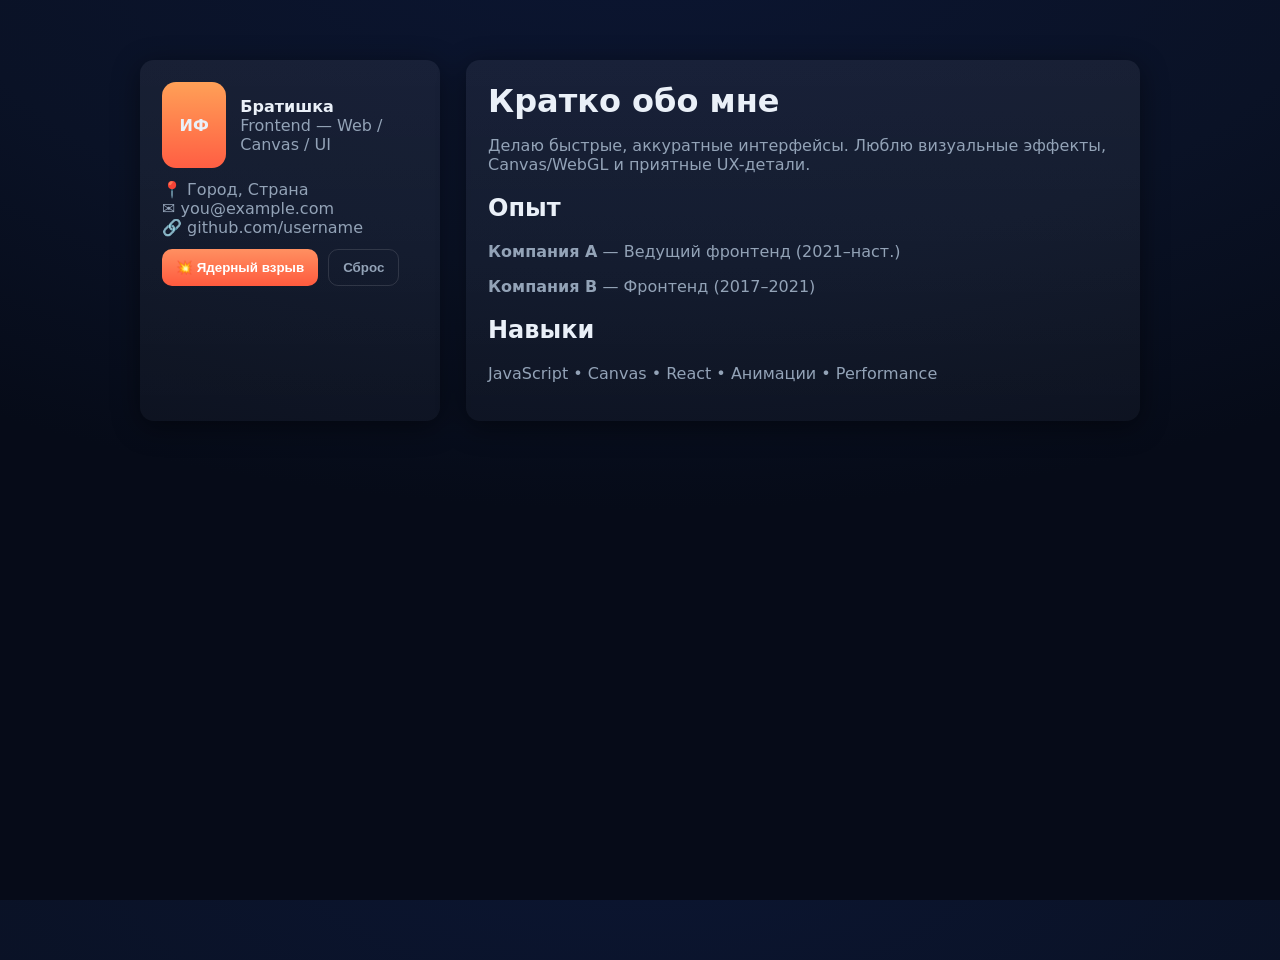
==== index.html @ dab7e7b7 "fix: overlay font size" ====
<!doctype html>
<html lang="ru">
<head>
  <meta charset="utf-8" />
  <meta name="viewport" content="width=device-width,initial-scale=1" />
  <title>Братишка — CV с фоновым взрывом</title>
  <link rel="icon" type="image/svg" href="favicon.svg" />

  <style>
    :root {
      --bg:#0f1724; --card:#0b1429; --accent:#ff7a4e; --muted:#93a3b7;
      --radius:14px; --glass:rgba(255,255,255,0.05);
    }

    html, body { height:100%; }
    body {
      margin:0;
      font-family:Inter, ui-sans-serif, system-ui, -apple-system, Arial;
      color:#eaf0f8;
      background: radial-gradient(1200px 600px at 50% -10%, #0b1530 10%, #0a1226 60%, #060b18 100%);
      overflow-x:hidden;
    }

    /* ===== Фоновое видео ===== */
    .bg-video-wrap {
      position:fixed; inset:0; z-index:-1;
      pointer-events:none; opacity:0;
      transition:opacity .6s ease; background:#000;
    }
    .bg-video-wrap.active { opacity:1; }

    video.bg {
      position:absolute; inset:0;
      width:100%; height:100%; object-fit:cover;
      filter:contrast(1.05) saturate(1.2) brightness(0.9);
    }

    .grade {
      position:absolute; inset:0;
      background:
              radial-gradient(120% 80% at 50% -10%, rgba(255,255,255,.08) 0%, rgba(0,0,0,0) 60%),
              linear-gradient(180deg, rgba(0,0,0,.2), rgba(0,0,0,.55));
      mix-blend-mode:overlay;
      pointer-events:none;
    }

    .grain {
      position:absolute; inset:0; pointer-events:none;
      opacity:.16; mix-blend-mode:soft-light;
      background-image:url('data:image/svg+xml;utf8,<svg xmlns="http://www.w3.org/2000/svg" width="140" height="140"><filter id="n"><feTurbulence type="fractalNoise" baseFrequency="0.9" numOctaves="2" stitchTiles="stitch"/></filter><rect width="100%" height="100%" filter="url(%23n)" opacity="0.7"/></svg>');
      background-size:220px 220px;
      animation:grainShift 3s steps(2,end) infinite;
    }
    @keyframes grainShift {
      0%{transform:translate(0,0)}
      50%{transform:translate(-10px,6px)}
      100%{transform:translate(0,0)}
    }

    /* ===== Вспышка + тряска ===== */
    .flash {
      position:fixed; inset:0; pointer-events:none;
      background:radial-gradient(circle at 50% 55%, rgba(255,255,235,.95),
      rgba(255,190,90,.85) 25%, rgba(255,120,20,.45) 45%, rgba(0,0,0,0) 60%);
      opacity:0; mix-blend-mode:screen; z-index:10;
    }
    .flash.blast { animation:flashPulse .9s ease-out both; }
    @keyframes flashPulse {
      0%{opacity:0} 8%{opacity:1} 40%{opacity:.25} 100%{opacity:0}
    }

    .shake { animation:camShake .8s cubic-bezier(.2,.8,.2,1) 1; }
    @keyframes camShake {
      0%{transform:translate3d(0,0,0)}
      10%{transform:translate3d(6px,-4px,0) rotate(.2deg)}
      20%{transform:translate3d(-7px,3px,0) rotate(-.25deg)}
      35%{transform:translate3d(5px,2px,0) rotate(.15deg)}
      55%{transform:translate3d(-3px,-2px,0) rotate(-.1deg)}
      75%{transform:translate3d(2px,1px,0) rotate(.05deg)}
      100%{transform:translate3d(0,0,0) rotate(0)}
    }

    /* ===== Контент ===== */
    .wrap{max-width:1000px; margin:60px auto; padding:0 20px; transition:transform .6s ease;}
    .grid{display:grid; grid-template-columns:300px 1fr; gap:26px}
    .card{
      background:linear-gradient(180deg, rgba(255,255,255,.06), rgba(255,255,255,.03));
      border-radius:14px; padding:22px; box-shadow:0 6px 28px rgba(0,0,0,.45);
    }
    .avatar{width:86px;height:86px;border-radius:14px;background:linear-gradient(180deg,#ffa057,#ff5e43);
      display:flex;align-items:center;justify-content:center;font-weight:700}
    .muted{color:var(--muted)}
    .btns{display:flex;gap:10px;margin-top:12px}
    .btn{
      background:linear-gradient(180deg,#ff9061,#ff5a3e);
      border:none;color:#fff;padding:10px 14px;border-radius:10px;
      cursor:pointer;font-weight:700
    }
    .btn.secondary{
      background:transparent;
      border:1px solid rgba(255,255,255,.12);
      color:var(--muted)
    }
    @media (max-width:900px){ .grid{grid-template-columns:1fr} }

    /* ===== Оверлей обратного отсчёта ===== */
    .countdown {
      position:fixed; inset:0; display:none; place-items:center; z-index:20; pointer-events:none;
      background:linear-gradient(to bottom, rgba(0,0,0,.0), rgba(0,0,0,.35));
    }
    .countdown.show { display:grid; }
    .countdown-time {
      font-size: clamp(48px, 40vw, 2000px);
      font-weight: 900; letter-spacing:.02em;
      text-shadow: 0 4px 28px rgba(0,0,0,.6);
    }
  </style>
</head>
<body>

<!-- ===== Фоновое видео (ленивое) ===== -->
<div class="bg-video-wrap" id="bgWrap" aria-hidden="true">
  <video class="bg" id="bgVideo" muted playsinline preload="none" poster="./assets/frame.jpg"></video>
  <div class="grade"></div>
  <div class="grain"></div>
</div>

<div class="flash" id="flash" aria-hidden="true"></div>

<!-- Оверлей счёта -->
<div class="countdown" id="countdown" aria-live="polite">
  <div class="countdown-time" id="countdownTime">3</div>
</div>

<div class="wrap" id="page">
  <div class="grid">
    <aside class="card">
      <div style="display:flex;align-items:center;gap:14px">
        <div class="avatar">ИФ</div>
        <div>
          <div style="font-weight:800">Братишка</div>
          <div class="muted">Frontend — Web / Canvas / UI</div>
        </div>
      </div>
      <div style="margin-top:12px" class="muted">
        📍 Город, Страна<br>
        ✉️ <a href="mailto:you@example.com" style="color:inherit;text-decoration:none">you@example.com</a><br>
        🔗 <a href="#" style="color:inherit;text-decoration:none">github.com/username</a>
      </div>
      <div class="btns">
        <button class="btn" id="nukeBtn">💥 Ядерный взрыв</button>
        <button class="btn secondary" id="resetBtn" title="Сбросить эффект">Сброс</button>
      </div>
    </aside>

    <main class="card">
      <h1 style="margin:0 0 8px 0">Кратко обо мне</h1>
      <p class="muted">Делаю быстрые, аккуратные интерфейсы. Люблю визуальные эффекты, Canvas/WebGL и приятные UX-детали.</p>

      <h2>Опыт</h2>
      <p class="muted"><b>Компания A</b> — Ведущий фронтенд (2021–наст.)</p>
      <p class="muted"><b>Компания B</b> — Фронтенд (2017–2021)</p>

      <h2>Навыки</h2>
      <p class="muted">JavaScript • Canvas • React • Анимации • Performance</p>
    </main>
  </div>
</div>

<!-- главный модуль -->
<script type="module" src="./main.js"></script>
</body>
</html>
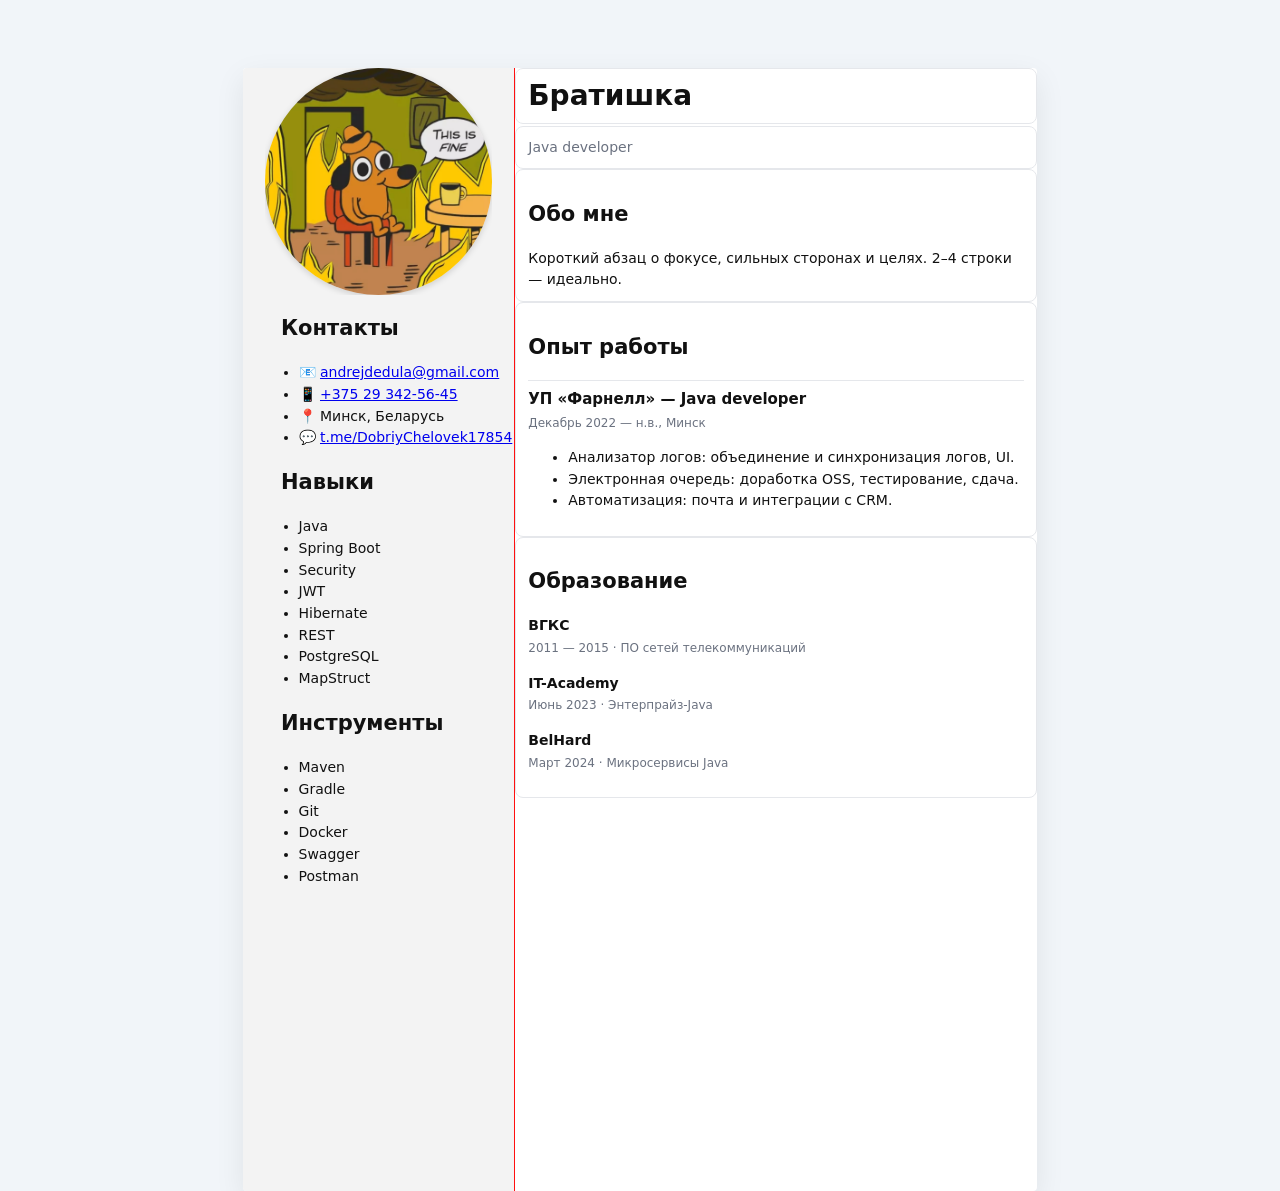
==== commit 34fe6977: "feat: add base cv func" ====
--- a/index.html
+++ b/index.html
@@ -1,173 +1,258 @@
 <!doctype html>
 <html lang="ru">
 <head>
-  <meta charset="utf-8" />
-  <meta name="viewport" content="width=device-width,initial-scale=1" />
-  <title>Братишка — CV с фоновым взрывом</title>
-  <link rel="icon" type="image/svg" href="favicon.svg" />
-
-  <style>
-    :root {
-      --bg:#0f1724; --card:#0b1429; --accent:#ff7a4e; --muted:#93a3b7;
-      --radius:14px; --glass:rgba(255,255,255,0.05);
-    }
-
-    html, body { height:100%; }
-    body {
-      margin:0;
-      font-family:Inter, ui-sans-serif, system-ui, -apple-system, Arial;
-      color:#eaf0f8;
-      background: radial-gradient(1200px 600px at 50% -10%, #0b1530 10%, #0a1226 60%, #060b18 100%);
-      overflow-x:hidden;
-    }
-
-    /* ===== Фоновое видео ===== */
-    .bg-video-wrap {
-      position:fixed; inset:0; z-index:-1;
-      pointer-events:none; opacity:0;
-      transition:opacity .6s ease; background:#000;
-    }
-    .bg-video-wrap.active { opacity:1; }
-
-    video.bg {
-      position:absolute; inset:0;
-      width:100%; height:100%; object-fit:cover;
-      filter:contrast(1.05) saturate(1.2) brightness(0.9);
-    }
-
-    .grade {
-      position:absolute; inset:0;
-      background:
-              radial-gradient(120% 80% at 50% -10%, rgba(255,255,255,.08) 0%, rgba(0,0,0,0) 60%),
-              linear-gradient(180deg, rgba(0,0,0,.2), rgba(0,0,0,.55));
-      mix-blend-mode:overlay;
-      pointer-events:none;
-    }
-
-    .grain {
-      position:absolute; inset:0; pointer-events:none;
-      opacity:.16; mix-blend-mode:soft-light;
-      background-image:url('data:image/svg+xml;utf8,<svg xmlns="http://www.w3.org/2000/svg" width="140" height="140"><filter id="n"><feTurbulence type="fractalNoise" baseFrequency="0.9" numOctaves="2" stitchTiles="stitch"/></filter><rect width="100%" height="100%" filter="url(%23n)" opacity="0.7"/></svg>');
-      background-size:220px 220px;
-      animation:grainShift 3s steps(2,end) infinite;
-    }
-    @keyframes grainShift {
-      0%{transform:translate(0,0)}
-      50%{transform:translate(-10px,6px)}
-      100%{transform:translate(0,0)}
-    }
-
-    /* ===== Вспышка + тряска ===== */
-    .flash {
-      position:fixed; inset:0; pointer-events:none;
-      background:radial-gradient(circle at 50% 55%, rgba(255,255,235,.95),
-      rgba(255,190,90,.85) 25%, rgba(255,120,20,.45) 45%, rgba(0,0,0,0) 60%);
-      opacity:0; mix-blend-mode:screen; z-index:10;
-    }
-    .flash.blast { animation:flashPulse .9s ease-out both; }
-    @keyframes flashPulse {
-      0%{opacity:0} 8%{opacity:1} 40%{opacity:.25} 100%{opacity:0}
-    }
-
-    .shake { animation:camShake .8s cubic-bezier(.2,.8,.2,1) 1; }
-    @keyframes camShake {
-      0%{transform:translate3d(0,0,0)}
-      10%{transform:translate3d(6px,-4px,0) rotate(.2deg)}
-      20%{transform:translate3d(-7px,3px,0) rotate(-.25deg)}
-      35%{transform:translate3d(5px,2px,0) rotate(.15deg)}
-      55%{transform:translate3d(-3px,-2px,0) rotate(-.1deg)}
-      75%{transform:translate3d(2px,1px,0) rotate(.05deg)}
-      100%{transform:translate3d(0,0,0) rotate(0)}
-    }
-
-    /* ===== Контент ===== */
-    .wrap{max-width:1000px; margin:60px auto; padding:0 20px; transition:transform .6s ease;}
-    .grid{display:grid; grid-template-columns:300px 1fr; gap:26px}
-    .card{
-      background:linear-gradient(180deg, rgba(255,255,255,.06), rgba(255,255,255,.03));
-      border-radius:14px; padding:22px; box-shadow:0 6px 28px rgba(0,0,0,.45);
-    }
-    .avatar{width:86px;height:86px;border-radius:14px;background:linear-gradient(180deg,#ffa057,#ff5e43);
-      display:flex;align-items:center;justify-content:center;font-weight:700}
-    .muted{color:var(--muted)}
-    .btns{display:flex;gap:10px;margin-top:12px}
-    .btn{
-      background:linear-gradient(180deg,#ff9061,#ff5a3e);
-      border:none;color:#fff;padding:10px 14px;border-radius:10px;
-      cursor:pointer;font-weight:700
-    }
-    .btn.secondary{
-      background:transparent;
-      border:1px solid rgba(255,255,255,.12);
-      color:var(--muted)
-    }
-    @media (max-width:900px){ .grid{grid-template-columns:1fr} }
-
-    /* ===== Оверлей обратного отсчёта ===== */
-    .countdown {
-      position:fixed; inset:0; display:none; place-items:center; z-index:20; pointer-events:none;
-      background:linear-gradient(to bottom, rgba(0,0,0,.0), rgba(0,0,0,.35));
-    }
-    .countdown.show { display:grid; }
-    .countdown-time {
-      font-size: clamp(48px, 40vw, 2000px);
-      font-weight: 900; letter-spacing:.02em;
-      text-shadow: 0 4px 28px rgba(0,0,0,.6);
-    }
-  </style>
+    <meta charset="utf-8" />
+    <meta name="viewport" content="width=device-width, initial-scale=1">
+    <title>CV — макет A4, 2 колонки</title>
+    <meta name="color-scheme" content="light dark">
+    <style>
+        /* ===== Палитра / базовые ===== */
+        :root{
+            --paper:#fff;        /* фон «бумаги» */
+            --ink:#111;          /* текст */
+            --muted:#6b7280;     /* вспомогательный текст */
+            --rule:#e5e7eb;      /* линии/границы */
+            --chip:#f3f4f6;
+            --gap-mm:0mm;       /* базовый промежуток между колонками/блоками */
+            --left-mm:72mm;      /* ширина левой колонки на A4 */
+            --pad-mm:0mm;       /* внутренние поля листа */
+        }
+        @media (prefers-color-scheme: dark){
+            body{ background:#0b0d10; }
+        }
+
+        *{ box-sizing:border-box; }
+        html,body{ height:100%; }
+        body{
+            margin:0;
+            background:#f1f5f9;
+            color:var(--ink);
+            font:14px/1.55 system-ui,-apple-system,Segoe UI,Roboto,Inter,Arial,sans-serif;
+        }
+
+        /* ===== Лист A4 по центру ===== */
+        .listA4{
+            width:210mm;
+            min-height:297mm;
+            margin:18mm auto;
+            background:var(--paper);
+            box-shadow:0 10px 30px rgba(0,0,0,.08);
+            border-radius:4px;
+            overflow:hidden;
+            display:grid;
+            /* Внутреннее поле страницы */
+            padding:var(--pad-mm);
+            /* Две колонки страницы */
+            grid-template-columns: var(--left-mm) 1fr;
+            grid-template-rows: 1fr;       /* ← один ряд, растягиваемый на всю высоту */
+            grid-auto-rows: min-content;
+            column-gap: var(--gap-mm);
+        }
+
+        /* ===== Колонки ===== */
+        .colum-left{
+            display:flex;
+            flex-direction:column;
+            gap: calc(var(--gap-mm) * .6);
+            min-width:0; /* чтобы текст не выталкивал сетку */
+            background: #f3f3f3; /* светло-серый фон */
+            border-right: 1px solid #ff1010;     /* разделительная линия */
+            -webkit-print-color-adjust: exact; /* чтобы фон печатался */
+        }
+        /* ===== Колонки ===== */
+        .colum-right{
+            display:flex;
+            flex-direction:column;
+            gap: calc(var(--gap-mm) * .6);
+            min-width:0; /* чтобы текст не выталкивал сетку */
+        }
+
+
+
+        /* ===== Блоки в левой колонке: без фона/рамок/внутренних паддингов ===== */
+        .colum-left > div {
+            background: transparent;       /* фон берём у .colum-left */
+            border: none;                  /* без рамок */
+            padding: 0;                    /* без внутренних отступов у каждого блока */
+            border-radius: 0;              /* чтобы не было «пузырьков» на сером фоне */
+            break-inside: avoid;           /* не разрывать блок на печати */
+            page-break-inside: avoid;
+        }
+
+        /* ===== Блоки в правой колонке: прежний «карточный» стиль ===== */
+        .colum-right > div {
+            border-radius: 8px;
+            background: color-mix(in oklab, var(--paper) 96%, transparent);
+            border: 1px solid var(--rule);
+            padding: 10px 12px;
+            break-inside: avoid;
+            page-break-inside: avoid;
+        }
+
+
+
+        /* ===== Примеры оформления конкретных секций (кастомизируй смело) ===== */
+        /* Фото — по центру и круглое */
+        .block-photo {
+            display: flex;
+            justify-content: center;
+            align-items: center;
+            width: 60mm;
+            height: 60mm;
+            margin: 0 auto;
+            border-radius: 50%;
+            overflow: hidden;
+            background: #e0e0e0; /* нейтральный фон за фото */
+            /* убираем тень здесь */
+            box-shadow: none;
+        }
+
+        .block-photo img {
+            width: 100%;
+            height: 100%;
+            object-fit: cover;
+            border-radius: 50%;
+            /* 👇 добавляем лёгкую тень именно к самому кругу */
+            box-shadow: 0 2px 6px rgba(0,0,0,0.15);
+            display: block;
+        }
+        .block-contacts ul,
+        .block-skills ul,
+        .block-tools ul{
+            margin:.4rem 0 0; padding-left:1.1rem;
+        }
+
+        .block-contacts,
+        .block-skills,
+        .block-tools {
+            /*padding-left: 5mm; !* отступ слева *!*/
+            margin-left: 10mm;
+        }
+
+
+        .pillset{ list-style:none; padding:0; margin:.2rem 0 0; display:flex; flex-wrap:wrap; gap:6px; }
+        .pillset li{
+            background:var(--chip);
+            border:1px solid var(--rule);
+            border-radius:999px;
+            padding:5px 8px;
+            font-size:12px;
+        }
+
+        .block-name{ border:none; padding:0; }
+        .block-name h1{ margin:0; font-size:28px; line-height:1.2; }
+        .block-position{ border:none; padding:0; color:var(--muted); margin-top:2px; }
+
+        .block-about-me p{ margin:.4rem 0 0; }
+
+        .block-experience .job{ margin:.5rem 0 0; padding:.2rem 0 0; border-top:1px solid var(--rule); }
+        .block-experience .job h3{ margin:.2rem 0; font-size:15px; }
+        .meta{ color:var(--muted); font-size:12px; }
+
+        /* ===== Печать ===== */
+        @page{ size:A4; margin: 12mm; }
+        @media print{
+            html,body{ background:transparent; }
+            .listA4{
+                width:auto; min-height:auto; margin:0; box-shadow:none; border-radius:0;
+                padding:0; /* поля возьмём из @page */
+                /* Снова задаём сетку внутри печатного поля */
+                display:grid;
+                grid-template-columns: var(--left-mm) 1fr;
+                column-gap: var(--gap-mm);
+                padding: var(--pad-mm);
+            }
+            /* Показывать URL рядом со ссылками на бумаге (опционально) */
+            a[href^="http"]::after{ content:" (" attr(href) ")"; color:#777; font-size:10px; }
+        }
+
+        /* ===== Адаптив (просмотр на телефоне) ===== */
+        @media (max-width: 960px){
+            .listA4{
+                width:100%; margin:0; border-radius:0; box-shadow:none;
+                grid-template-columns: 1fr;                /* одна колонка */
+                row-gap: var(--gap-mm);
+            }
+        }
+    </style>
 </head>
 <body>
 
-<!-- ===== Фоновое видео (ленивое) ===== -->
-<div class="bg-video-wrap" id="bgWrap" aria-hidden="true">
-  <video class="bg" id="bgVideo" muted playsinline preload="none" poster="./assets/frame.jpg"></video>
-  <div class="grade"></div>
-  <div class="grain"></div>
+<div class="listA4">
+
+    <!-- Левая колонка -->
+    <div class="colum-left">
+        <div class="block-photo">
+            <!-- подставь своё фото -->
+            <img src="img.png" alt="Фото">
+        </div>
+
+        <div class="block-contacts">
+            <h2>Контакты</h2>
+            <ul>
+                <li>📧 <a href="mailto:andrejdedula@gmail.com">andrejdedula@gmail.com</a></li>
+                <li>📱 <a href="tel:+375293425645">+375 29 342-56-45</a></li>
+                <li>📍 Минск, Беларусь</li>
+                <li>💬 <a href="https://t.me/DobriyChelovek17854">t.me/DobriyChelovek17854</a></li>
+            </ul>
+        </div>
+
+        <div class="block-skills">
+            <h2>Навыки</h2>
+            <ul class="pill set">
+                <li>Java</li><li>Spring Boot</li><li>Security</li><li>JWT</li>
+                <li>Hibernate</li><li>REST</li><li>PostgreSQL</li><li>MapStruct</li>
+            </ul>
+        </div>
+
+        <div class="block-tools">
+            <h2>Инструменты</h2>
+            <ul class="pill set">
+                <li>Maven</li><li>Gradle</li><li>Git</li><li>Docker</li><li>Swagger</li><li>Postman</li>
+            </ul>
+        </div>
+    </div>
+
+    <!-- Правая колонка -->
+    <div class="colum-right">
+        <div class="block-name">
+            <h1>Братишка</h1>
+        </div>
+
+        <div class="block-position">
+            Java developer
+        </div>
+
+        <div class="block-about-me">
+            <h2>Обо мне</h2>
+            <p>Короткий абзац о фокусе, сильных сторонах и целях. 2–4 строки — идеально.</p>
+        </div>
+
+        <div class="block-experience">
+            <h2>Опыт работы</h2>
+
+            <div class="job">
+                <h3>УП «Фарнелл» — Java developer</h3>
+                <div class="meta">Декабрь 2022 — н.в., Минск</div>
+                <ul>
+                    <li>Анализатор логов: объединение и синхронизация логов, UI.</li>
+                    <li>Электронная очередь: доработка OSS, тестирование, сдача.</li>
+                    <li>Автоматизация: почта и интеграции с CRM.</li>
+                </ul>
+            </div>
+
+            <!-- ещё позиции по желанию -->
+        </div>
+
+        <div class="block-education">
+            <h2>Образование</h2>
+            <p><strong>ВГКС</strong><br><span class="meta">2011 — 2015 · ПО сетей телекоммуникаций</span></p>
+            <p><strong>IT-Academy</strong><br><span class="meta">Июнь 2023 · Энтерпрайз-Java</span></p>
+            <p><strong>BelHard</strong><br><span class="meta">Март 2024 · Микросервисы Java</span></p>
+        </div>
+    </div>
+
 </div>
 
-<div class="flash" id="flash" aria-hidden="true"></div>
-
-<!-- Оверлей счёта -->
-<div class="countdown" id="countdown" aria-live="polite">
-  <div class="countdown-time" id="countdownTime">3</div>
-</div>
-
-<div class="wrap" id="page">
-  <div class="grid">
-    <aside class="card">
-      <div style="display:flex;align-items:center;gap:14px">
-        <div class="avatar">ИФ</div>
-        <div>
-          <div style="font-weight:800">Братишка</div>
-          <div class="muted">Frontend — Web / Canvas / UI</div>
-        </div>
-      </div>
-      <div style="margin-top:12px" class="muted">
-        📍 Город, Страна<br>
-        ✉️ <a href="mailto:you@example.com" style="color:inherit;text-decoration:none">you@example.com</a><br>
-        🔗 <a href="#" style="color:inherit;text-decoration:none">github.com/username</a>
-      </div>
-      <div class="btns">
-        <button class="btn" id="nukeBtn">💥 Ядерный взрыв</button>
-        <button class="btn secondary" id="resetBtn" title="Сбросить эффект">Сброс</button>
-      </div>
-    </aside>
-
-    <main class="card">
-      <h1 style="margin:0 0 8px 0">Кратко обо мне</h1>
-      <p class="muted">Делаю быстрые, аккуратные интерфейсы. Люблю визуальные эффекты, Canvas/WebGL и приятные UX-детали.</p>
-
-      <h2>Опыт</h2>
-      <p class="muted"><b>Компания A</b> — Ведущий фронтенд (2021–наст.)</p>
-      <p class="muted"><b>Компания B</b> — Фронтенд (2017–2021)</p>
-
-      <h2>Навыки</h2>
-      <p class="muted">JavaScript • Canvas • React • Анимации • Performance</p>
-    </main>
-  </div>
-</div>
-
-<!-- главный модуль -->
-<script type="module" src="./main.js"></script>
 </body>
 </html>
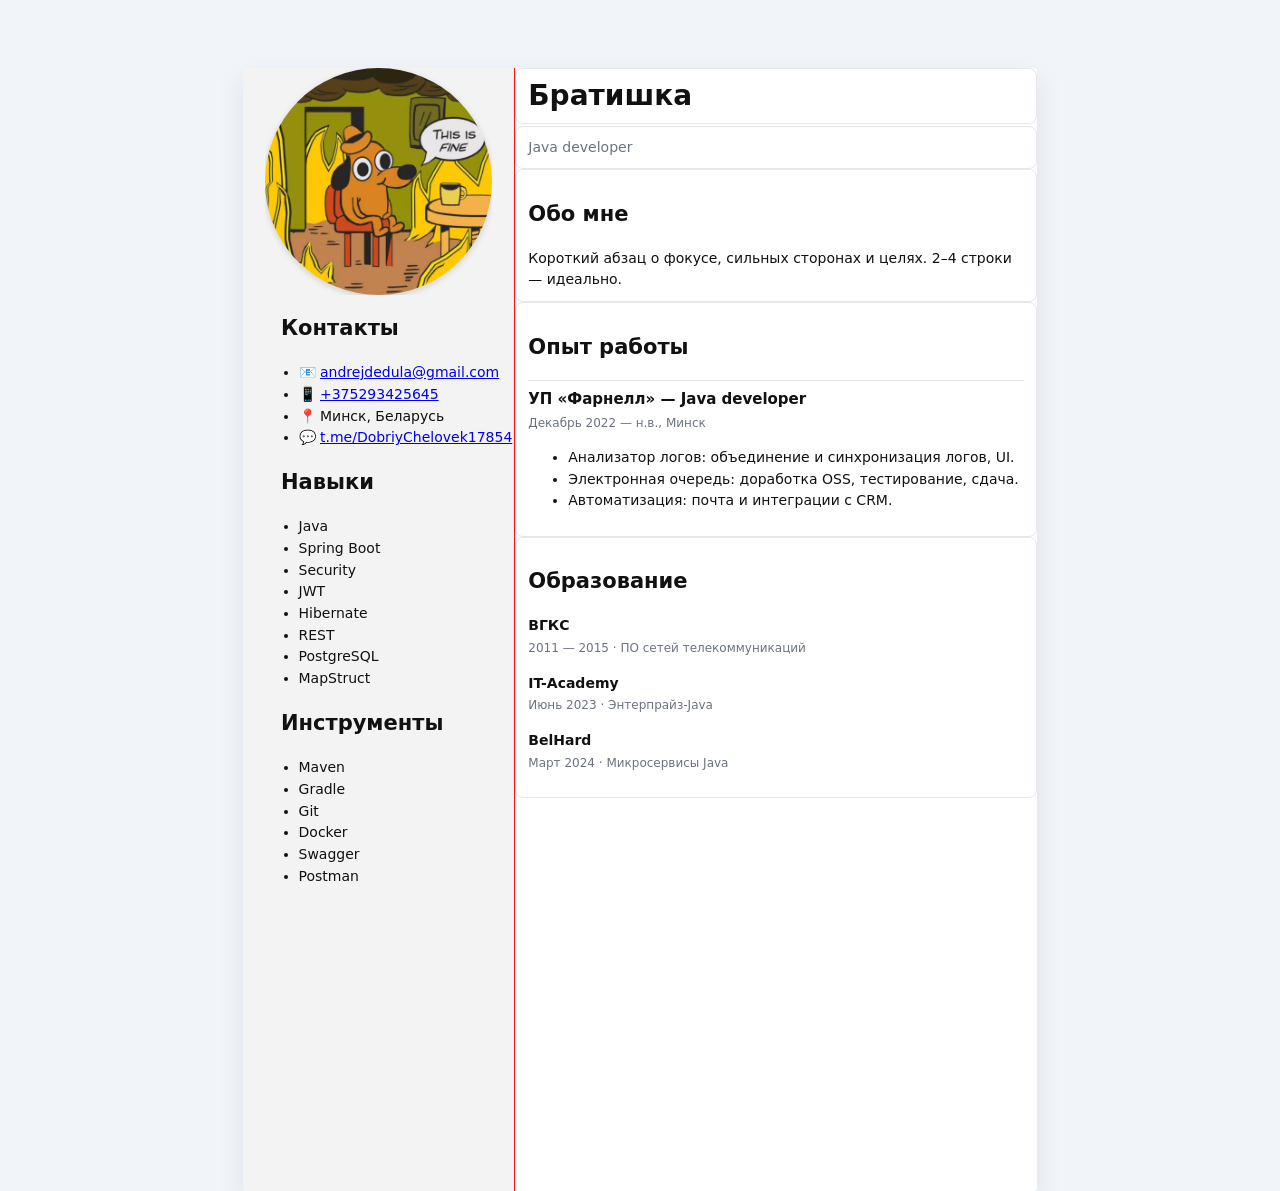
==== commit ad5e968e: "feat: move cv data to json" ====
--- a/index.html
+++ b/index.html
@@ -6,21 +6,19 @@
     <title>CV — макет A4, 2 колонки</title>
     <meta name="color-scheme" content="light dark">
     <style>
-        /* ===== Палитра / базовые ===== */
         :root{
-            --paper:#fff;        /* фон «бумаги» */
-            --ink:#111;          /* текст */
-            --muted:#6b7280;     /* вспомогательный текст */
-            --rule:#e5e7eb;      /* линии/границы */
+            --paper:#fff;
+            --ink:#111;
+            --muted:#6b7280;
+            --rule:#e5e7eb;
             --chip:#f3f4f6;
-            --gap-mm:0mm;       /* базовый промежуток между колонками/блоками */
-            --left-mm:72mm;      /* ширина левой колонки на A4 */
-            --pad-mm:0mm;       /* внутренние поля листа */
+            --gap-mm:0mm;
+            --left-mm:72mm;
+            --pad-mm:0mm;
         }
         @media (prefers-color-scheme: dark){
             body{ background:#0b0d10; }
         }
-
         *{ box-sizing:border-box; }
         html,body{ height:100%; }
         body{
@@ -29,8 +27,6 @@
             color:var(--ink);
             font:14px/1.55 system-ui,-apple-system,Segoe UI,Roboto,Inter,Arial,sans-serif;
         }
-
-        /* ===== Лист A4 по центру ===== */
         .listA4{
             width:210mm;
             min-height:297mm;
@@ -40,46 +36,35 @@
             border-radius:4px;
             overflow:hidden;
             display:grid;
-            /* Внутреннее поле страницы */
             padding:var(--pad-mm);
-            /* Две колонки страницы */
             grid-template-columns: var(--left-mm) 1fr;
-            grid-template-rows: 1fr;       /* ← один ряд, растягиваемый на всю высоту */
+            grid-template-rows: 1fr;
             grid-auto-rows: min-content;
             column-gap: var(--gap-mm);
         }
-
-        /* ===== Колонки ===== */
         .colum-left{
             display:flex;
             flex-direction:column;
             gap: calc(var(--gap-mm) * .6);
-            min-width:0; /* чтобы текст не выталкивал сетку */
-            background: #f3f3f3; /* светло-серый фон */
-            border-right: 1px solid #ff1010;     /* разделительная линия */
-            -webkit-print-color-adjust: exact; /* чтобы фон печатался */
-        }
-        /* ===== Колонки ===== */
+            min-width:0;
+            background: #f3f3f3;
+            border-right: 1px solid #ff1010;
+            -webkit-print-color-adjust: exact;
+        }
         .colum-right{
             display:flex;
             flex-direction:column;
             gap: calc(var(--gap-mm) * .6);
-            min-width:0; /* чтобы текст не выталкивал сетку */
-        }
-
-
-
-        /* ===== Блоки в левой колонке: без фона/рамок/внутренних паддингов ===== */
+            min-width:0;
+        }
         .colum-left > div {
-            background: transparent;       /* фон берём у .colum-left */
-            border: none;                  /* без рамок */
-            padding: 0;                    /* без внутренних отступов у каждого блока */
-            border-radius: 0;              /* чтобы не было «пузырьков» на сером фоне */
-            break-inside: avoid;           /* не разрывать блок на печати */
+            background: transparent;
+            border: none;
+            padding: 0;
+            border-radius: 0;
+            break-inside: avoid;
             page-break-inside: avoid;
         }
-
-        /* ===== Блоки в правой колонке: прежний «карточный» стиль ===== */
         .colum-right > div {
             border-radius: 8px;
             background: color-mix(in oklab, var(--paper) 96%, transparent);
@@ -88,11 +73,6 @@
             break-inside: avoid;
             page-break-inside: avoid;
         }
-
-
-
-        /* ===== Примеры оформления конкретных секций (кастомизируй смело) ===== */
-        /* Фото — по центру и круглое */
         .block-photo {
             display: flex;
             justify-content: center;
@@ -102,17 +82,14 @@
             margin: 0 auto;
             border-radius: 50%;
             overflow: hidden;
-            background: #e0e0e0; /* нейтральный фон за фото */
-            /* убираем тень здесь */
+            background: #e0e0e0;
             box-shadow: none;
         }
-
         .block-photo img {
             width: 100%;
             height: 100%;
             object-fit: cover;
             border-radius: 50%;
-            /* 👇 добавляем лёгкую тень именно к самому кругу */
             box-shadow: 0 2px 6px rgba(0,0,0,0.15);
             display: block;
         }
@@ -121,15 +98,11 @@
         .block-tools ul{
             margin:.4rem 0 0; padding-left:1.1rem;
         }
-
         .block-contacts,
         .block-skills,
         .block-tools {
-            /*padding-left: 5mm; !* отступ слева *!*/
             margin-left: 10mm;
         }
-
-
         .pillset{ list-style:none; padding:0; margin:.2rem 0 0; display:flex; flex-wrap:wrap; gap:6px; }
         .pillset li{
             background:var(--chip);
@@ -138,121 +111,165 @@
             padding:5px 8px;
             font-size:12px;
         }
-
         .block-name{ border:none; padding:0; }
         .block-name h1{ margin:0; font-size:28px; line-height:1.2; }
         .block-position{ border:none; padding:0; color:var(--muted); margin-top:2px; }
-
         .block-about-me p{ margin:.4rem 0 0; }
-
         .block-experience .job{ margin:.5rem 0 0; padding:.2rem 0 0; border-top:1px solid var(--rule); }
         .block-experience .job h3{ margin:.2rem 0; font-size:15px; }
         .meta{ color:var(--muted); font-size:12px; }
-
-        /* ===== Печать ===== */
         @page{ size:A4; margin: 12mm; }
         @media print{
             html,body{ background:transparent; }
             .listA4{
                 width:auto; min-height:auto; margin:0; box-shadow:none; border-radius:0;
-                padding:0; /* поля возьмём из @page */
-                /* Снова задаём сетку внутри печатного поля */
+                padding:0;
                 display:grid;
                 grid-template-columns: var(--left-mm) 1fr;
                 column-gap: var(--gap-mm);
                 padding: var(--pad-mm);
             }
-            /* Показывать URL рядом со ссылками на бумаге (опционально) */
             a[href^="http"]::after{ content:" (" attr(href) ")"; color:#777; font-size:10px; }
         }
-
-        /* ===== Адаптив (просмотр на телефоне) ===== */
         @media (max-width: 960px){
             .listA4{
                 width:100%; margin:0; border-radius:0; box-shadow:none;
-                grid-template-columns: 1fr;                /* одна колонка */
+                grid-template-columns: 1fr;
                 row-gap: var(--gap-mm);
             }
         }
     </style>
 </head>
 <body>
-
 <div class="listA4">
-
-    <!-- Левая колонка -->
     <div class="colum-left">
         <div class="block-photo">
-            <!-- подставь своё фото -->
-            <img src="img.png" alt="Фото">
-        </div>
-
+            <img id="photo" src="img.png" alt="Фото">
+        </div>
         <div class="block-contacts">
             <h2>Контакты</h2>
-            <ul>
-                <li>📧 <a href="mailto:andrejdedula@gmail.com">andrejdedula@gmail.com</a></li>
-                <li>📱 <a href="tel:+375293425645">+375 29 342-56-45</a></li>
-                <li>📍 Минск, Беларусь</li>
-                <li>💬 <a href="https://t.me/DobriyChelovek17854">t.me/DobriyChelovek17854</a></li>
-            </ul>
-        </div>
-
+            <ul id="contacts"></ul>
+        </div>
         <div class="block-skills">
             <h2>Навыки</h2>
-            <ul class="pill set">
-                <li>Java</li><li>Spring Boot</li><li>Security</li><li>JWT</li>
-                <li>Hibernate</li><li>REST</li><li>PostgreSQL</li><li>MapStruct</li>
-            </ul>
-        </div>
-
+            <ul id="skills" class="pill set"></ul>
+        </div>
         <div class="block-tools">
             <h2>Инструменты</h2>
-            <ul class="pill set">
-                <li>Maven</li><li>Gradle</li><li>Git</li><li>Docker</li><li>Swagger</li><li>Postman</li>
-            </ul>
+            <ul id="tools" class="pill set"></ul>
         </div>
     </div>
-
-    <!-- Правая колонка -->
     <div class="colum-right">
         <div class="block-name">
-            <h1>Братишка</h1>
-        </div>
-
-        <div class="block-position">
-            Java developer
-        </div>
-
+            <h1 id="name">—</h1>
+        </div>
+        <div class="block-position" id="position">—</div>
         <div class="block-about-me">
             <h2>Обо мне</h2>
-            <p>Короткий абзац о фокусе, сильных сторонах и целях. 2–4 строки — идеально.</p>
-        </div>
-
+            <p id="about">—</p>
+        </div>
         <div class="block-experience">
             <h2>Опыт работы</h2>
-
-            <div class="job">
-                <h3>УП «Фарнелл» — Java developer</h3>
-                <div class="meta">Декабрь 2022 — н.в., Минск</div>
-                <ul>
-                    <li>Анализатор логов: объединение и синхронизация логов, UI.</li>
-                    <li>Электронная очередь: доработка OSS, тестирование, сдача.</li>
-                    <li>Автоматизация: почта и интеграции с CRM.</li>
-                </ul>
-            </div>
-
-            <!-- ещё позиции по желанию -->
-        </div>
-
+            <div id="experience"></div>
+        </div>
         <div class="block-education">
             <h2>Образование</h2>
-            <p><strong>ВГКС</strong><br><span class="meta">2011 — 2015 · ПО сетей телекоммуникаций</span></p>
-            <p><strong>IT-Academy</strong><br><span class="meta">Июнь 2023 · Энтерпрайз-Java</span></p>
-            <p><strong>BelHard</strong><br><span class="meta">Март 2024 · Микросервисы Java</span></p>
+            <div id="education"></div>
         </div>
     </div>
-
 </div>
 
+<script>
+    async function loadCV(){
+        try{
+            const res = await fetch('data.json', {cache:'no-store'});
+            const data = await res.json();
+            populate(data);
+        }catch(e){
+            console.error('Не удалось загрузить data.json', e);
+        }
+    }
+
+    function el(tag, attrs={}, children=[]){
+        const node = document.createElement(tag);
+        Object.entries(attrs).forEach(([k,v])=>{
+            if(k==='text') node.textContent = v;
+            else if(k==='html') node.innerHTML = v;
+            else if(k==='class') node.className = v;
+            else if(k==='href') node.setAttribute('href', v);
+            else if(k==='src') node.setAttribute('src', v);
+            else if(k==='target') node.setAttribute('target', v);
+            else node.setAttribute(k,v);
+        });
+        children.forEach(ch => node.appendChild(ch));
+        return node;
+    }
+
+    function populate(cv){
+        document.getElementById('name').textContent = cv.personal?.name || '';
+        document.getElementById('position').textContent = cv.personal?.position || '';
+        document.getElementById('about').textContent = cv.personal?.about || '';
+        const photo = document.getElementById('photo');
+        if (cv.personal?.photo) photo.src = cv.personal.photo;
+
+        const contacts = document.getElementById('contacts');
+        contacts.innerHTML = '';
+        if(cv.contacts?.email){
+            contacts.appendChild(el('li', {}, [
+                el('span', {text:'📧 '}), el('a', {href:`mailto:${cv.contacts.email}`, text: cv.contacts.email})
+            ]));
+        }
+        if(cv.contacts?.phone){
+            const telDigits = cv.contacts.phone.replace(/\s|-/g,'');
+            contacts.appendChild(el('li', {}, [
+                el('span', {text:'📱 '}), el('a', {href:`tel:${telDigits}`, text: cv.contacts.phone})
+            ]));
+        }
+        if(cv.contacts?.location){
+            contacts.appendChild(el('li', {text:`📍 ${cv.contacts.location}`}));
+        }
+        if(cv.contacts?.telegram){
+            contacts.appendChild(el('li', {}, [
+                el('span', {text:'💬 '}), el('a', {href:cv.contacts.telegram, text: cv.contacts.telegram.replace(/^https?:\/\//,''), target:'_blank'})
+            ]));
+        }
+
+        function fillList(id, items){
+            const ul = document.getElementById(id);
+            ul.innerHTML = '';
+            (items||[]).forEach(s => ul.appendChild(el('li', {text:s})));
+        }
+        fillList('skills', cv.skills);
+        fillList('tools', cv.tools);
+
+        const expWrap = document.getElementById('experience');
+        expWrap.innerHTML='';
+        (cv.experience||[]).forEach(job => {
+            const jobDiv = el('div', {class:'job'}, [
+                el('h3', {text:`${job.company} — ${job.position}`}),
+                el('div', {class:'meta', text:`${job.period}${job.location ? ', ' + job.location : ''}`})
+            ]);
+            if(Array.isArray(job.responsibilities) && job.responsibilities.length){
+                const ul = el('ul');
+                job.responsibilities.forEach(r => ul.appendChild(el('li', {text:r})));
+                jobDiv.appendChild(ul);
+            }
+            expWrap.appendChild(jobDiv);
+        });
+
+        const eduWrap = document.getElementById('education');
+        eduWrap.innerHTML='';
+        (cv.education||[]).forEach(ed => {
+            const p = el('p', {}, [
+                el('strong', {text: ed.institution || ''}),
+                el('br'),
+                el('span', {class:'meta', text:`${ed.period || ''} · ${ed.program || ''}`})
+            ]);
+            eduWrap.appendChild(p);
+        });
+    }
+
+    document.addEventListener('DOMContentLoaded', loadCV);
+</script>
 </body>
 </html>
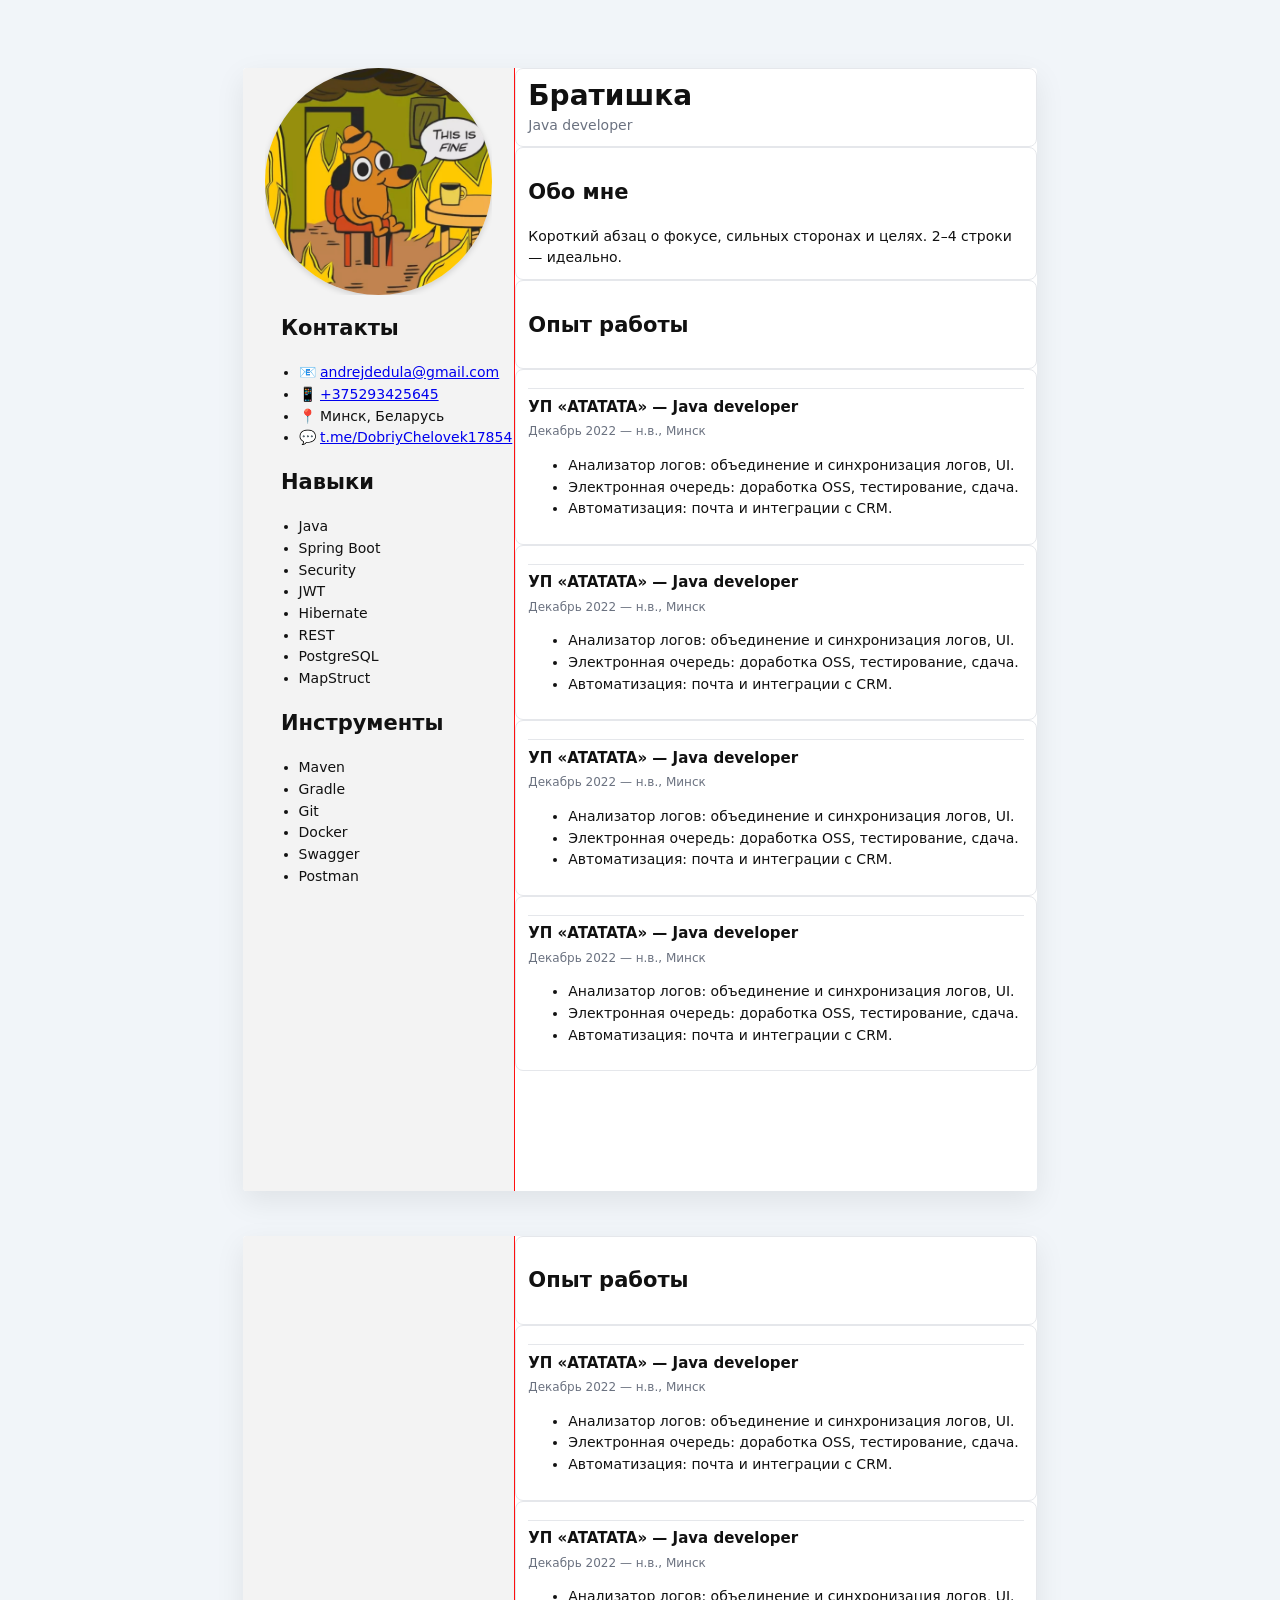
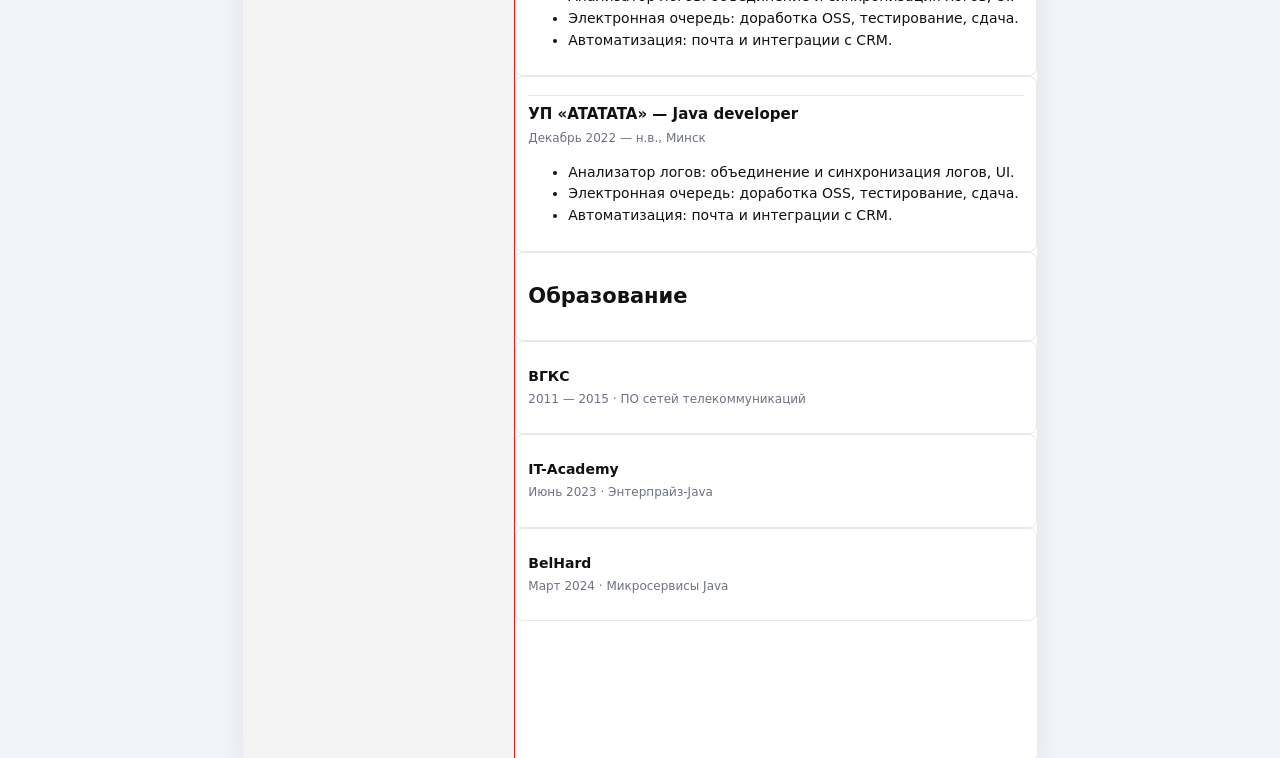
==== commit a286c091: "feat: add new a4 pages for content length" ====
--- a/index.html
+++ b/index.html
@@ -27,37 +27,50 @@
             color:var(--ink);
             font:14px/1.55 system-ui,-apple-system,Segoe UI,Roboto,Inter,Arial,sans-serif;
         }
+
+        /* ===== Контейнер всех страниц ===== */
+        .pages{
+            width:210mm;
+            margin:18mm auto;
+        }
+
+        /* ===== Каждая страница — РОВНО A4 по высоте ===== */
         .listA4{
             width:210mm;
-            min-height:297mm;
-            margin:18mm auto;
+            height:297mm;                 /* фиксируем высоту под A4 */
             background:var(--paper);
             box-shadow:0 10px 30px rgba(0,0,0,.08);
             border-radius:4px;
-            overflow:hidden;
+            overflow:hidden;              /* важно: чтобы не было скролла внутри */
             display:grid;
             padding:var(--pad-mm);
             grid-template-columns: var(--left-mm) 1fr;
             grid-template-rows: 1fr;
-            grid-auto-rows: min-content;
             column-gap: var(--gap-mm);
-        }
+            margin-bottom:12mm;           /* зазор между страницами на экране */
+        }
+
+        /* ===== Колонки ===== */
         .colum-left{
             display:flex;
             flex-direction:column;
             gap: calc(var(--gap-mm) * .6);
             min-width:0;
-            background: #f3f3f3;
+            background:#f3f3f3;
             border-right: 1px solid #ff1010;
             -webkit-print-color-adjust: exact;
+            padding-bottom:1px; /* микро-стабилизатор измерений */
         }
         .colum-right{
             display:flex;
             flex-direction:column;
             gap: calc(var(--gap-mm) * .6);
             min-width:0;
-        }
-        .colum-left > div {
+            padding-bottom:1px;
+        }
+
+        /* Блоки внутри колонок */
+        .colum-left > .blk{
             background: transparent;
             border: none;
             padding: 0;
@@ -65,7 +78,7 @@
             break-inside: avoid;
             page-break-inside: avoid;
         }
-        .colum-right > div {
+        .colum-right > .blk{
             border-radius: 8px;
             background: color-mix(in oklab, var(--paper) 96%, transparent);
             border: 1px solid var(--rule);
@@ -73,6 +86,8 @@
             break-inside: avoid;
             page-break-inside: avoid;
         }
+
+        /* Фото */
         .block-photo {
             display: flex;
             justify-content: center;
@@ -93,6 +108,7 @@
             box-shadow: 0 2px 6px rgba(0,0,0,0.15);
             display: block;
         }
+
         .block-contacts ul,
         .block-skills ul,
         .block-tools ul{
@@ -103,14 +119,16 @@
         .block-tools {
             margin-left: 10mm;
         }
-        .pillset{ list-style:none; padding:0; margin:.2rem 0 0; display:flex; flex-wrap:wrap; gap:6px; }
-        .pillset li{
+
+        .pill set{ list-style:none; padding:0; margin:.2rem 0 0; display:flex; flex-wrap:wrap; gap:6px; }
+        .pill set li{
             background:var(--chip);
             border:1px solid var(--rule);
             border-radius:999px;
             padding:5px 8px;
             font-size:12px;
         }
+
         .block-name{ border:none; padding:0; }
         .block-name h1{ margin:0; font-size:28px; line-height:1.2; }
         .block-position{ border:none; padding:0; color:var(--muted); margin-top:2px; }
@@ -118,154 +136,272 @@
         .block-experience .job{ margin:.5rem 0 0; padding:.2rem 0 0; border-top:1px solid var(--rule); }
         .block-experience .job h3{ margin:.2rem 0; font-size:15px; }
         .meta{ color:var(--muted); font-size:12px; }
+
+        /* Печать */
         @page{ size:A4; margin: 12mm; }
         @media print{
             html,body{ background:transparent; }
+            .pages{ width:auto; margin:0; }
             .listA4{
-                width:auto; min-height:auto; margin:0; box-shadow:none; border-radius:0;
-                padding:0;
-                display:grid;
-                grid-template-columns: var(--left-mm) 1fr;
-                column-gap: var(--gap-mm);
-                padding: var(--pad-mm);
+                margin:0 0 0 0;
+                box-shadow:none; border-radius:0;
             }
             a[href^="http"]::after{ content:" (" attr(href) ")"; color:#777; font-size:10px; }
         }
+
+        /* Адаптив (просмотр на телефоне) */
         @media (max-width: 960px){
-            .listA4{
-                width:100%; margin:0; border-radius:0; box-shadow:none;
-                grid-template-columns: 1fr;
-                row-gap: var(--gap-mm);
-            }
+            .pages{ width:100%; margin:0; }
+            .listA4{ width:100%; border-radius:0; box-shadow:none; }
         }
     </style>
 </head>
 <body>
-<div class="listA4">
-    <div class="colum-left">
-        <div class="block-photo">
-            <img id="photo" src="img.png" alt="Фото">
-        </div>
-        <div class="block-contacts">
-            <h2>Контакты</h2>
-            <ul id="contacts"></ul>
-        </div>
-        <div class="block-skills">
-            <h2>Навыки</h2>
-            <ul id="skills" class="pill set"></ul>
-        </div>
-        <div class="block-tools">
-            <h2>Инструменты</h2>
-            <ul id="tools" class="pill set"></ul>
-        </div>
+
+<!-- Контейнер для сгенерированных страниц -->
+<div class="pages" id="pages"></div>
+
+<!-- Шаблон одной страницы (не отображается напрямую) -->
+<template id="page-template">
+    <div class="listA4">
+        <div class="colum-left"></div>
+        <div class="colum-right"></div>
     </div>
-    <div class="colum-right">
-        <div class="block-name">
-            <h1 id="name">—</h1>
-        </div>
-        <div class="block-position" id="position">—</div>
-        <div class="block-about-me">
-            <h2>Обо мне</h2>
-            <p id="about">—</p>
-        </div>
-        <div class="block-experience">
-            <h2>Опыт работы</h2>
-            <div id="experience"></div>
-        </div>
-        <div class="block-education">
-            <h2>Образование</h2>
-            <div id="education"></div>
-        </div>
-    </div>
-</div>
+</template>
 
 <script>
     async function loadCV(){
         try{
             const res = await fetch('data.json', {cache:'no-store'});
             const data = await res.json();
-            populate(data);
+            paginateFromData(data);
         }catch(e){
             console.error('Не удалось загрузить data.json', e);
         }
     }
 
+    /* Утилита: создать элемент */
     function el(tag, attrs={}, children=[]){
         const node = document.createElement(tag);
         Object.entries(attrs).forEach(([k,v])=>{
             if(k==='text') node.textContent = v;
             else if(k==='html') node.innerHTML = v;
             else if(k==='class') node.className = v;
-            else if(k==='href') node.setAttribute('href', v);
-            else if(k==='src') node.setAttribute('src', v);
-            else if(k==='target') node.setAttribute('target', v);
             else node.setAttribute(k,v);
         });
         children.forEach(ch => node.appendChild(ch));
         return node;
     }
 
-    function populate(cv){
-        document.getElementById('name').textContent = cv.personal?.name || '';
-        document.getElementById('position').textContent = cv.personal?.position || '';
-        document.getElementById('about').textContent = cv.personal?.about || '';
-        const photo = document.getElementById('photo');
-        if (cv.personal?.photo) photo.src = cv.personal.photo;
-
-        const contacts = document.getElementById('contacts');
-        contacts.innerHTML = '';
-        if(cv.contacts?.email){
-            contacts.appendChild(el('li', {}, [
-                el('span', {text:'📧 '}), el('a', {href:`mailto:${cv.contacts.email}`, text: cv.contacts.email})
-            ]));
-        }
-        if(cv.contacts?.phone){
+    /* mm -> px (точное вычисление через реальную метрику) */
+    function mmToPx(mm){
+        const d = document.createElement('div');
+        d.style.position = 'absolute';
+        d.style.visibility = 'hidden';
+        d.style.height = '1mm';
+        document.body.appendChild(d);
+        const one = d.getBoundingClientRect().height || 3.78; // fallback ~96dpi
+        d.remove();
+        return mm * one;
+    }
+
+    /* Создать новую страницу из шаблона */
+    function newPage(){
+        const tmpl = document.getElementById('page-template');
+        return tmpl.content.firstElementChild.cloneNode(true);
+    }
+
+    /* Проверка: влезает ли страница */
+    function pageFits(page){
+        // Сравниваем фактическую прокрутку и видимую высоту контейнера страницы
+        return page.scrollHeight <= page.clientHeight + 0.5; // небольшой люфт
+    }
+
+    /* Попытка добавить блок в указанный контейнер (колонку).
+       Если не влезает страница — блок переносится на новую страницу.
+       Возвращает текущую (возможно новую) страницу. */
+    function appendWithPagination(pagesWrap, page, columnEl, block){
+        columnEl.appendChild(block);
+        if (!pageFits(page)){
+            columnEl.removeChild(block);
+            // начать новую страницу
+            const next = newPage();
+            pagesWrap.appendChild(next);
+            const left = next.querySelector('.colum-left');
+            const right = next.querySelector('.colum-right');
+            // определить нужную колонку на новой странице
+            if (columnEl.classList.contains('colum-left')) left.appendChild(block);
+            else right.appendChild(block);
+            return next;
+        }
+        return page;
+    }
+
+    /* Генерация структурированных блоков для колонок */
+    function buildLeftBlocks(cv){
+        const out = [];
+
+        // Фото
+        if (cv.personal?.photo){
+            const ph = el('div', {class:'blk block-photo'},
+                [ el('img', {src: cv.personal.photo, alt:'Фото'}) ]);
+            out.push(ph);
+        }
+
+        // Контакты
+        const contacts = el('div', {class:'blk block-contacts'}, [
+            el('h2', {text:'Контакты'}),
+            el('ul', {}, [])
+        ]);
+        const cul = contacts.querySelector('ul');
+        if (cv.contacts?.email) cul.appendChild(el('li', {html:`📧 <a href="mailto:${cv.contacts.email}">${cv.contacts.email}</a>`}));
+        if (cv.contacts?.phone){
             const telDigits = cv.contacts.phone.replace(/\s|-/g,'');
-            contacts.appendChild(el('li', {}, [
-                el('span', {text:'📱 '}), el('a', {href:`tel:${telDigits}`, text: cv.contacts.phone})
-            ]));
-        }
-        if(cv.contacts?.location){
-            contacts.appendChild(el('li', {text:`📍 ${cv.contacts.location}`}));
-        }
-        if(cv.contacts?.telegram){
-            contacts.appendChild(el('li', {}, [
-                el('span', {text:'💬 '}), el('a', {href:cv.contacts.telegram, text: cv.contacts.telegram.replace(/^https?:\/\//,''), target:'_blank'})
-            ]));
-        }
-
-        function fillList(id, items){
-            const ul = document.getElementById(id);
-            ul.innerHTML = '';
-            (items||[]).forEach(s => ul.appendChild(el('li', {text:s})));
-        }
-        fillList('skills', cv.skills);
-        fillList('tools', cv.tools);
-
-        const expWrap = document.getElementById('experience');
-        expWrap.innerHTML='';
-        (cv.experience||[]).forEach(job => {
-            const jobDiv = el('div', {class:'job'}, [
-                el('h3', {text:`${job.company} — ${job.position}`}),
-                el('div', {class:'meta', text:`${job.period}${job.location ? ', ' + job.location : ''}`})
+            cul.appendChild(el('li', {html:`📱 <a href="tel:${telDigits}">${cv.contacts.phone}</a>`}));
+        }
+        if (cv.contacts?.location) cul.appendChild(el('li', {text:`📍 ${cv.contacts.location}`}));
+        if (cv.contacts?.telegram){
+            const txt = cv.contacts.telegram.replace(/^https?:\/\//,'');
+            cul.appendChild(el('li', {html:`💬 <a href="${cv.contacts.telegram}" target="_blank">${txt}</a>`}));
+        }
+        out.push(contacts);
+
+        // Навыки
+        if (Array.isArray(cv.skills) && cv.skills.length){
+            const s = el('div', {class:'blk block-skills'}, [
+                el('h2', {text:'Навыки'}),
+                el('ul', {class:'pillset'}, cv.skills.map(x=>el('li',{text:x})))
             ]);
-            if(Array.isArray(job.responsibilities) && job.responsibilities.length){
-                const ul = el('ul');
-                job.responsibilities.forEach(r => ul.appendChild(el('li', {text:r})));
-                jobDiv.appendChild(ul);
+            out.push(s);
+        }
+
+        // Инструменты
+        if (Array.isArray(cv.tools) && cv.tools.length){
+            const t = el('div', {class:'blk block-tools'}, [
+                el('h2', {text:'Инструменты'}),
+                el('ul', {class:'pillset'}, cv.tools.map(x=>el('li',{text:x})))
+            ]);
+            out.push(t);
+        }
+
+        return out;
+    }
+
+    function buildRightBlocks(cv){
+        const seq = [];
+
+        // Имя/позиция единым блоком (компактно, лучше держать вместе)
+        const head = el('div', {class:'blk'}, [
+            el('div', {class:'block-name'}, [ el('h1', {text: cv.personal?.name || ''}) ]),
+            el('div', {class:'block-position', text: cv.personal?.position || ''})
+        ]);
+        seq.push(head);
+
+        // Обо мне
+        if (cv.personal?.about){
+            const about = el('div', {class:'blk block-about-me'}, [
+                el('h2', {text:'Обо мне'}),
+                el('p', {text: cv.personal.about})
+            ]);
+            seq.push(about);
+        }
+
+        // Опыт — заголовок как отдельный блок, затем каждая должность отдельным блоком
+        const expHeader = () => el('div', {class:'blk'}, [ el('h2', {text:'Опыт работы'}) ]);
+        let addedAnyExp = false;
+        if (Array.isArray(cv.experience) && cv.experience.length){
+            seq.push(expHeader()); // первый заголовок
+            addedAnyExp = true;
+            cv.experience.forEach(job=>{
+                const jobDiv = el('div', {class:'blk block-experience'}, [
+                    el('div', {class:'job'}, [
+                        el('h3', {text:`${job.company} — ${job.position}`}),
+                        el('div', {class:'meta', text:`${job.period}${job.location ? ', ' + job.location : ''}`}),
+                        (Array.isArray(job.responsibilities) && job.responsibilities.length)
+                            ? el('ul', {}, job.responsibilities.map(r=>el('li',{text:r})))
+                            : el('div') /* пустышка */
+                    ])
+                ]);
+                // специальная метка для логики повтора заголовка
+                jobDiv.dataset.section = 'experience';
+                seq.push(jobDiv);
+            });
+        }
+
+        // Образование — аналогично
+        const eduHeader = () => el('div', {class:'blk'}, [ el('h2', {text:'Образование'}) ]);
+        if (Array.isArray(cv.education) && cv.education.length){
+            seq.push(eduHeader());
+            cv.education.forEach(ed=>{
+                const edBlk = el('div', {class:'blk block-education'}, [
+                    el('p', {}, [
+                        el('strong', {text: ed.institution || ''}),
+                        el('br'),
+                        el('span', {class:'meta', text:`${ed.period || ''} · ${ed.program || ''}`})
+                    ])
+                ]);
+                edBlk.dataset.section = 'education';
+                seq.push(edBlk);
+            });
+        }
+
+        return { seq, headers: { experience: expHeader, education: eduHeader } };
+    }
+
+    /* Главная функция пагинации */
+    function paginateFromData(cv){
+        const pagesWrap = document.getElementById('pages');
+        pagesWrap.innerHTML='';
+
+        // создаём первую страницу
+        let page = newPage();
+        pagesWrap.appendChild(page);
+        let left = page.querySelector('.colum-left');
+        let right = page.querySelector('.colum-right');
+
+        // левая колонка наполняется секциями блоками
+        const leftBlocks = buildLeftBlocks(cv);
+        leftBlocks.forEach(block=>{
+            const before = page;
+            page = appendWithPagination(pagesWrap, page, left, block);
+            if (page !== before){ // если переехали на новую страницу — переназначаем ссылки
+                left = page.querySelector('.colum-left');
+                right = page.querySelector('.colum-right');
             }
-            expWrap.appendChild(jobDiv);
         });
 
-        const eduWrap = document.getElementById('education');
-        eduWrap.innerHTML='';
-        (cv.education||[]).forEach(ed => {
-            const p = el('p', {}, [
-                el('strong', {text: ed.institution || ''}),
-                el('br'),
-                el('span', {class:'meta', text:`${ed.period || ''} · ${ed.program || ''}`})
-            ]);
-            eduWrap.appendChild(p);
+        // правая колонка: последовательность мелких блоков, с повторами заголовков при переносе
+        const { seq, headers } = buildRightBlocks(cv);
+        let lastSection = null; // 'experience' | 'education' | null
+        seq.forEach(block=>{
+            const before = page;
+            page = appendWithPagination(pagesWrap, page, right, block);
+
+            // если блок не поместился и перелистнули — нужно проверить, не потеряли ли заголовок секции
+            if (page !== before){
+                left = page.querySelector('.colum-left');
+                right = page.querySelector('.colum-right');
+
+                // если переносим блок секции (experience/education), добавим заголовок на новую страницу
+                const section = block.dataset.section;
+                if (section && headers[section]){
+                    const hdr = headers[section]();
+                    // ВСТАВЛЯЕМ заголовок перед самим блоком на новой странице
+                    right.insertBefore(hdr, block);
+                    // если внезапно даже заголовок не влез (крайне редкий случай) — начнём ещё одну страницу
+                    if (!pageFits(page)){
+                        right.removeChild(hdr);
+                        right.removeChild(block);
+                        const next = newPage();
+                        pagesWrap.appendChild(next);
+                        page = next;
+                        left = page.querySelector('.colum-left');
+                        right = page.querySelector('.colum-right');
+                        right.appendChild(hdr);
+                        right.appendChild(block);
+                    }
+                }
+            }
         });
     }
 
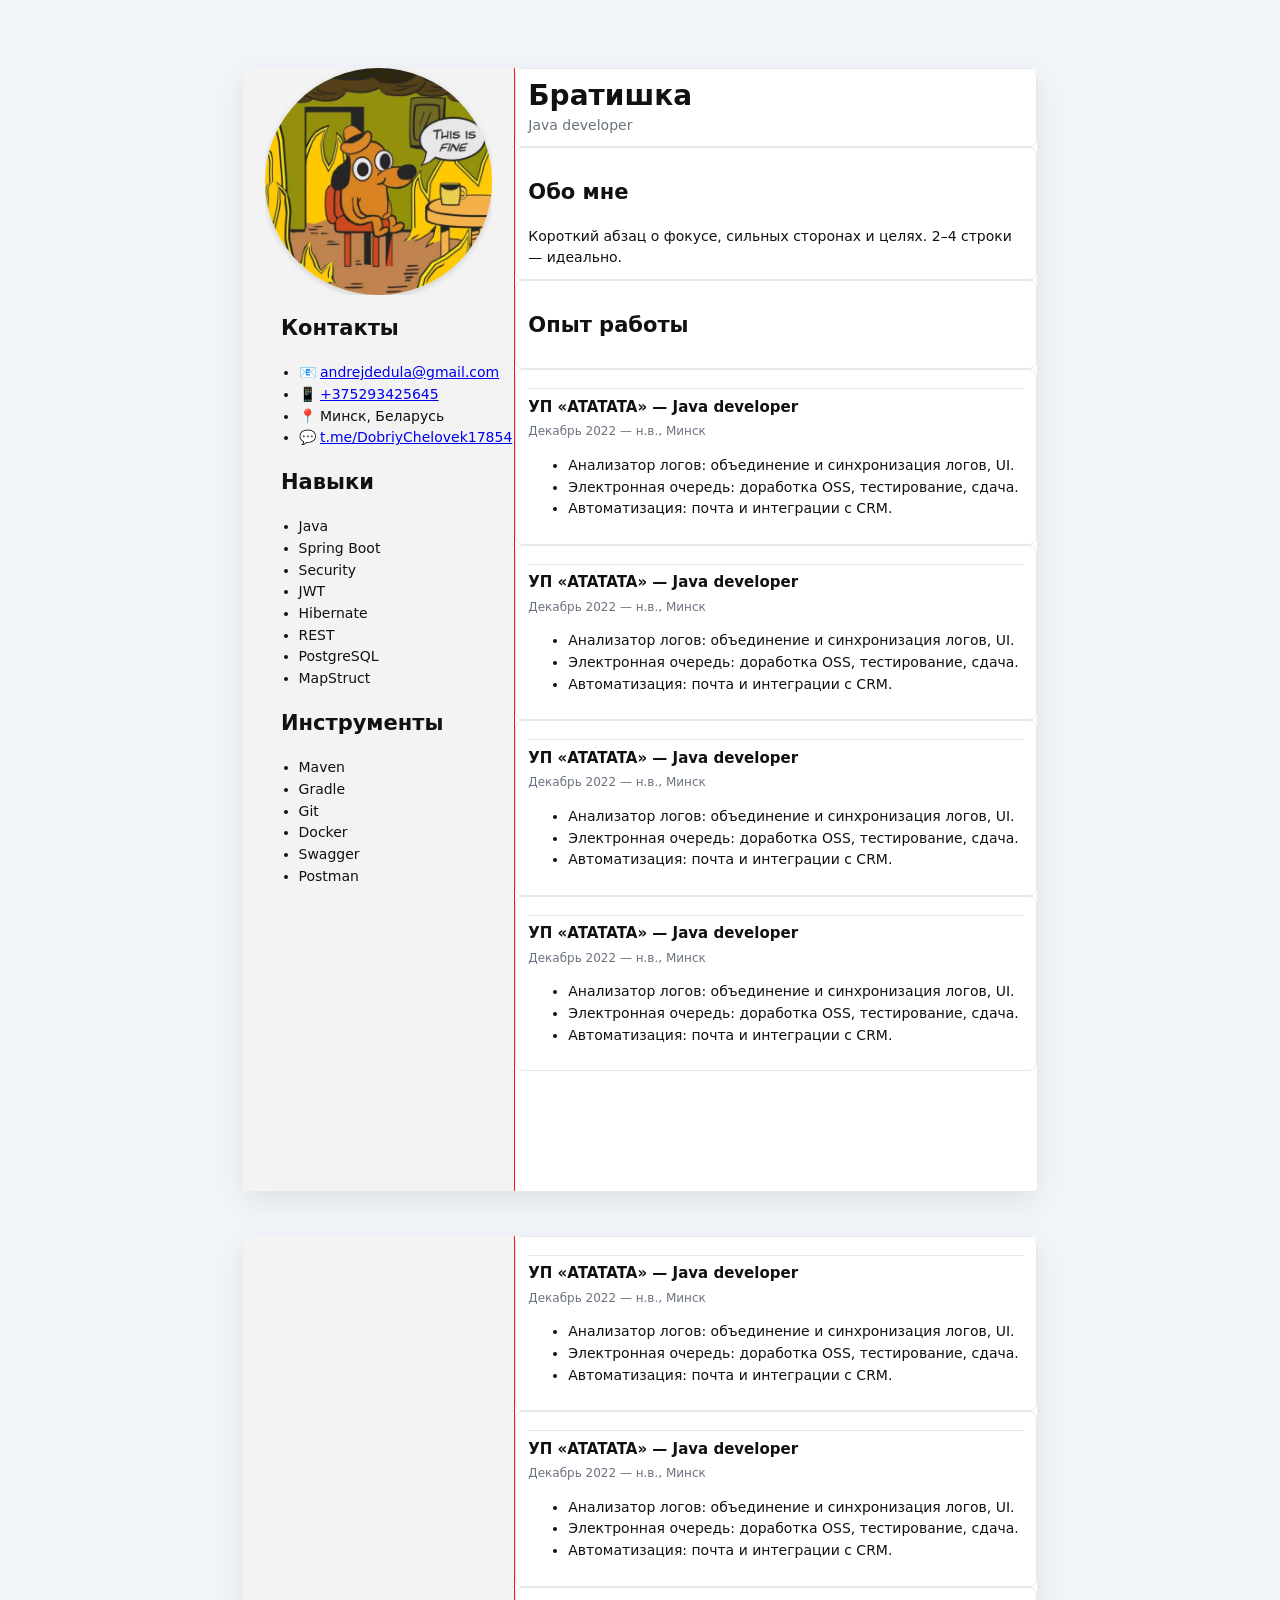
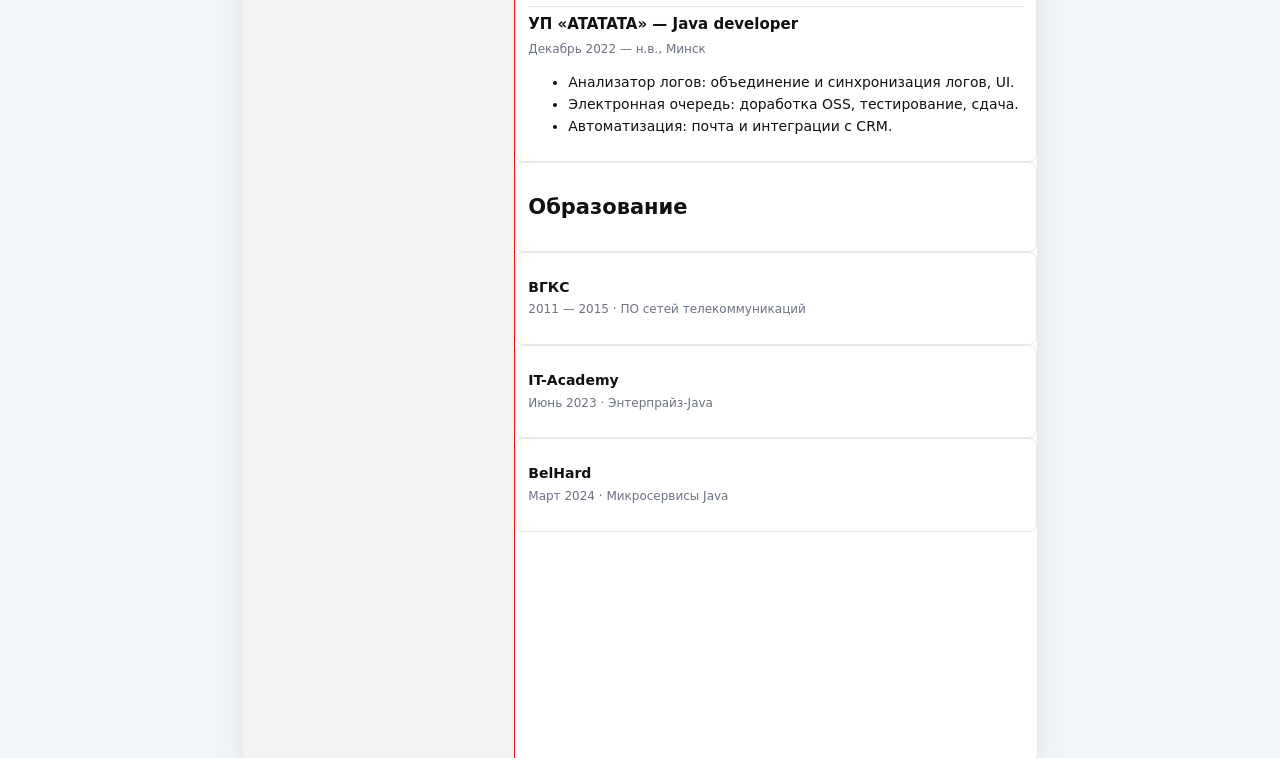
==== commit 157f7508: "feat: attempt at adaptability" ====
--- a/index.html
+++ b/index.html
@@ -28,106 +28,60 @@
             font:14px/1.55 system-ui,-apple-system,Segoe UI,Roboto,Inter,Arial,sans-serif;
         }
 
-        /* ===== Контейнер всех страниц ===== */
+        /* ===== Экран/печатные страницы (Desktop) ===== */
         .pages{
             width:210mm;
             margin:18mm auto;
         }
-
-        /* ===== Каждая страница — РОВНО A4 по высоте ===== */
         .listA4{
             width:210mm;
-            height:297mm;                 /* фиксируем высоту под A4 */
+            height:297mm;                 /* ровно A4 */
             background:var(--paper);
             box-shadow:0 10px 30px rgba(0,0,0,.08);
             border-radius:4px;
-            overflow:hidden;              /* важно: чтобы не было скролла внутри */
+            overflow:hidden;
             display:grid;
             padding:var(--pad-mm);
             grid-template-columns: var(--left-mm) 1fr;
             grid-template-rows: 1fr;
             column-gap: var(--gap-mm);
-            margin-bottom:12mm;           /* зазор между страницами на экране */
-        }
-
-        /* ===== Колонки ===== */
+            margin-bottom:12mm;
+        }
         .colum-left{
-            display:flex;
-            flex-direction:column;
-            gap: calc(var(--gap-mm) * .6);
-            min-width:0;
-            background:#f3f3f3;
-            border-right: 1px solid #ff1010;
-            -webkit-print-color-adjust: exact;
-            padding-bottom:1px; /* микро-стабилизатор измерений */
+            display:flex; flex-direction:column; gap: calc(var(--gap-mm) * .6); min-width:0;
+            background:#f3f3f3; border-right:1px solid #ff1010; -webkit-print-color-adjust: exact;
+            padding-bottom:1px;
         }
         .colum-right{
-            display:flex;
-            flex-direction:column;
-            gap: calc(var(--gap-mm) * .6);
-            min-width:0;
+            display:flex; flex-direction:column; gap: calc(var(--gap-mm) * .6); min-width:0;
             padding-bottom:1px;
         }
 
-        /* Блоки внутри колонок */
         .colum-left > .blk{
-            background: transparent;
-            border: none;
-            padding: 0;
-            border-radius: 0;
-            break-inside: avoid;
-            page-break-inside: avoid;
+            background: transparent; border:none; padding:0; border-radius:0;
+            break-inside: avoid; page-break-inside: avoid;
         }
         .colum-right > .blk{
             border-radius: 8px;
             background: color-mix(in oklab, var(--paper) 96%, transparent);
             border: 1px solid var(--rule);
             padding: 10px 12px;
-            break-inside: avoid;
-            page-break-inside: avoid;
-        }
-
-        /* Фото */
+            break-inside: avoid; page-break-inside: avoid;
+        }
+
         .block-photo {
-            display: flex;
-            justify-content: center;
-            align-items: center;
-            width: 60mm;
-            height: 60mm;
-            margin: 0 auto;
-            border-radius: 50%;
-            overflow: hidden;
-            background: #e0e0e0;
-            box-shadow: none;
-        }
-        .block-photo img {
-            width: 100%;
-            height: 100%;
-            object-fit: cover;
-            border-radius: 50%;
-            box-shadow: 0 2px 6px rgba(0,0,0,0.15);
-            display: block;
-        }
-
-        .block-contacts ul,
-        .block-skills ul,
-        .block-tools ul{
-            margin:.4rem 0 0; padding-left:1.1rem;
-        }
-        .block-contacts,
-        .block-skills,
-        .block-tools {
-            margin-left: 10mm;
-        }
+            display:flex; justify-content:center; align-items:center;
+            width:60mm; height:60mm; margin:0 auto; border-radius:50%; overflow:hidden;
+            background:#e0e0e0; box-shadow:none;
+        }
+        .block-photo img { width:100%; height:100%; object-fit:cover; border-radius:50%;
+            box-shadow:0 2px 6px rgba(0,0,0,.15); display:block; }
+
+        .block-contacts ul, .block-skills ul, .block-tools ul{ margin:.4rem 0 0; padding-left:1.1rem; }
+        .block-contacts, .block-skills, .block-tools { margin-left:10mm; }
 
         .pill set{ list-style:none; padding:0; margin:.2rem 0 0; display:flex; flex-wrap:wrap; gap:6px; }
-        .pill set li{
-            background:var(--chip);
-            border:1px solid var(--rule);
-            border-radius:999px;
-            padding:5px 8px;
-            font-size:12px;
-        }
+        .pill set li{ background:var(--chip); border:1px solid var(--rule); border-radius:999px; padding:5px 8px; font-size:12px; }
 
         .block-name{ border:none; padding:0; }
         .block-name h1{ margin:0; font-size:28px; line-height:1.2; }
@@ -142,26 +96,42 @@
         @media print{
             html,body{ background:transparent; }
             .pages{ width:auto; margin:0; }
-            .listA4{
-                margin:0 0 0 0;
-                box-shadow:none; border-radius:0;
-            }
+            .listA4{ margin:0; box-shadow:none; border-radius:0; }
             a[href^="http"]::after{ content:" (" attr(href) ")"; color:#777; font-size:10px; }
         }
 
-        /* Адаптив (просмотр на телефоне) */
+        /* ===== Мобильный режим: одна колонка, естественная высота, без пагинации ===== */
+        #mobile{ display:none; }
+        #mobile .blk{
+            background:var(--paper);
+            border:1px solid var(--rule);
+            border-radius:8px;
+            padding:12px;
+            margin:10px 12px;
+        }
+        #mobile .block-photo{
+            width:160px; height:160px; margin:8px auto 4px auto; /* круг покрупнее на телефоне */
+        }
+        #mobile .block-contacts, #mobile .block-skills, #mobile .block-tools{
+            margin-left:0;
+        }
+
         @media (max-width: 960px){
-            .pages{ width:100%; margin:0; }
-            .listA4{ width:100%; border-radius:0; box-shadow:none; }
+            .pages{ display:none; }   /* скрываем пагинированные листы */
+            #mobile{ display:block; } /* показываем мобильный поток */
+            body{ background:#fff; }  /* чистый фон */
         }
     </style>
 </head>
 <body>
 
-<!-- Контейнер для сгенерированных страниц -->
+<!-- Desktop / Print: страницами A4 -->
 <div class="pages" id="pages"></div>
 
-<!-- Шаблон одной страницы (не отображается напрямую) -->
+<!-- Mobile: один непрерывный поток блоков -->
+<div id="mobile"></div>
+
+<!-- Шаблон одной страницы -->
 <template id="page-template">
     <div class="listA4">
         <div class="colum-left"></div>
@@ -174,7 +144,18 @@
         try{
             const res = await fetch('data.json', {cache:'no-store'});
             const data = await res.json();
-            paginateFromData(data);
+
+            // если мобильное окно — рендерим одну колонку-ленту, иначе — пагинация A4
+            const isMobile = window.matchMedia('(max-width: 960px)').matches;
+            if (isMobile) renderMobile(data);
+            else paginateFromData(data);
+
+            // при смене ширины на лету — перестраиваем
+            window.matchMedia('(max-width: 960px)').addEventListener('change', (e)=>{
+                if (e.matches) { clearAll(); renderMobile(data); }
+                else           { clearAll(); paginateFromData(data); }
+            });
+
         }catch(e){
             console.error('Не удалось загрузить data.json', e);
         }
@@ -193,66 +174,14 @@
         return node;
     }
 
-    /* mm -> px (точное вычисление через реальную метрику) */
-    function mmToPx(mm){
-        const d = document.createElement('div');
-        d.style.position = 'absolute';
-        d.style.visibility = 'hidden';
-        d.style.height = '1mm';
-        document.body.appendChild(d);
-        const one = d.getBoundingClientRect().height || 3.78; // fallback ~96dpi
-        d.remove();
-        return mm * one;
-    }
-
-    /* Создать новую страницу из шаблона */
-    function newPage(){
-        const tmpl = document.getElementById('page-template');
-        return tmpl.content.firstElementChild.cloneNode(true);
-    }
-
-    /* Проверка: влезает ли страница */
-    function pageFits(page){
-        // Сравниваем фактическую прокрутку и видимую высоту контейнера страницы
-        return page.scrollHeight <= page.clientHeight + 0.5; // небольшой люфт
-    }
-
-    /* Попытка добавить блок в указанный контейнер (колонку).
-       Если не влезает страница — блок переносится на новую страницу.
-       Возвращает текущую (возможно новую) страницу. */
-    function appendWithPagination(pagesWrap, page, columnEl, block){
-        columnEl.appendChild(block);
-        if (!pageFits(page)){
-            columnEl.removeChild(block);
-            // начать новую страницу
-            const next = newPage();
-            pagesWrap.appendChild(next);
-            const left = next.querySelector('.colum-left');
-            const right = next.querySelector('.colum-right');
-            // определить нужную колонку на новой странице
-            if (columnEl.classList.contains('colum-left')) left.appendChild(block);
-            else right.appendChild(block);
-            return next;
-        }
-        return page;
-    }
-
-    /* Генерация структурированных блоков для колонок */
+    /* Создание структурированных блоков для колонок (переиспользуется и в mobile, и в desktop) */
     function buildLeftBlocks(cv){
         const out = [];
-
-        // Фото
         if (cv.personal?.photo){
-            const ph = el('div', {class:'blk block-photo'},
-                [ el('img', {src: cv.personal.photo, alt:'Фото'}) ]);
+            const ph = el('div', {class:'blk block-photo'}, [ el('img', {src: cv.personal.photo, alt:'Фото'}) ]);
             out.push(ph);
         }
-
-        // Контакты
-        const contacts = el('div', {class:'blk block-contacts'}, [
-            el('h2', {text:'Контакты'}),
-            el('ul', {}, [])
-        ]);
+        const contacts = el('div', {class:'blk block-contacts'}, [ el('h2', {text:'Контакты'}), el('ul', {}, []) ]);
         const cul = contacts.querySelector('ul');
         if (cv.contacts?.email) cul.appendChild(el('li', {html:`📧 <a href="mailto:${cv.contacts.email}">${cv.contacts.email}</a>`}));
         if (cv.contacts?.phone){
@@ -266,52 +195,39 @@
         }
         out.push(contacts);
 
-        // Навыки
         if (Array.isArray(cv.skills) && cv.skills.length){
-            const s = el('div', {class:'blk block-skills'}, [
+            out.push(el('div', {class:'blk block-skills'}, [
                 el('h2', {text:'Навыки'}),
                 el('ul', {class:'pillset'}, cv.skills.map(x=>el('li',{text:x})))
-            ]);
-            out.push(s);
-        }
-
-        // Инструменты
+            ]));
+        }
         if (Array.isArray(cv.tools) && cv.tools.length){
-            const t = el('div', {class:'blk block-tools'}, [
+            out.push(el('div', {class:'blk block-tools'}, [
                 el('h2', {text:'Инструменты'}),
                 el('ul', {class:'pillset'}, cv.tools.map(x=>el('li',{text:x})))
-            ]);
-            out.push(t);
-        }
-
+            ]));
+        }
         return out;
     }
 
     function buildRightBlocks(cv){
         const seq = [];
-
-        // Имя/позиция единым блоком (компактно, лучше держать вместе)
         const head = el('div', {class:'blk'}, [
             el('div', {class:'block-name'}, [ el('h1', {text: cv.personal?.name || ''}) ]),
             el('div', {class:'block-position', text: cv.personal?.position || ''})
         ]);
         seq.push(head);
 
-        // Обо мне
         if (cv.personal?.about){
-            const about = el('div', {class:'blk block-about-me'}, [
+            seq.push(el('div', {class:'blk block-about-me'}, [
                 el('h2', {text:'Обо мне'}),
                 el('p', {text: cv.personal.about})
-            ]);
-            seq.push(about);
-        }
-
-        // Опыт — заголовок как отдельный блок, затем каждая должность отдельным блоком
+            ]));
+        }
+
         const expHeader = () => el('div', {class:'blk'}, [ el('h2', {text:'Опыт работы'}) ]);
-        let addedAnyExp = false;
         if (Array.isArray(cv.experience) && cv.experience.length){
-            seq.push(expHeader()); // первый заголовок
-            addedAnyExp = true;
+            seq.push(expHeader());
             cv.experience.forEach(job=>{
                 const jobDiv = el('div', {class:'blk block-experience'}, [
                     el('div', {class:'job'}, [
@@ -319,16 +235,14 @@
                         el('div', {class:'meta', text:`${job.period}${job.location ? ', ' + job.location : ''}`}),
                         (Array.isArray(job.responsibilities) && job.responsibilities.length)
                             ? el('ul', {}, job.responsibilities.map(r=>el('li',{text:r})))
-                            : el('div') /* пустышка */
+                            : el('div')
                     ])
                 ]);
-                // специальная метка для логики повтора заголовка
                 jobDiv.dataset.section = 'experience';
                 seq.push(jobDiv);
             });
         }
 
-        // Образование — аналогично
         const eduHeader = () => el('div', {class:'blk'}, [ el('h2', {text:'Образование'}) ]);
         if (Array.isArray(cv.education) && cv.education.length){
             seq.push(eduHeader());
@@ -344,65 +258,68 @@
                 seq.push(edBlk);
             });
         }
-
-        return { seq, headers: { experience: expHeader, education: eduHeader } };
-    }
-
-    /* Главная функция пагинации */
+        return { seq, headers: { /* desktop only */ } };
+    }
+
+    /* ===== Desktop pagination (как раньше) ===== */
+    function newPage(){
+        const tmpl = document.getElementById('page-template');
+        return tmpl.content.firstElementChild.cloneNode(true);
+    }
+    function pageFits(page){ return page.scrollHeight <= page.clientHeight + 0.5; }
+    function appendWithPagination(pagesWrap, page, columnEl, block){
+        columnEl.appendChild(block);
+        if (!pageFits(page)){
+            columnEl.removeChild(block);
+            const next = newPage();
+            pagesWrap.appendChild(next);
+            const left = next.querySelector('.colum-left');
+            const right = next.querySelector('.colum-right');
+            (columnEl.classList.contains('colum-left') ? left : right).appendChild(block);
+            return next;
+        }
+        return page;
+    }
     function paginateFromData(cv){
         const pagesWrap = document.getElementById('pages');
         pagesWrap.innerHTML='';
-
-        // создаём первую страницу
-        let page = newPage();
-        pagesWrap.appendChild(page);
+        let page = newPage(); pagesWrap.appendChild(page);
         let left = page.querySelector('.colum-left');
         let right = page.querySelector('.colum-right');
 
-        // левая колонка наполняется секциями блоками
-        const leftBlocks = buildLeftBlocks(cv);
-        leftBlocks.forEach(block=>{
+        buildLeftBlocks(cv).forEach(block=>{
             const before = page;
             page = appendWithPagination(pagesWrap, page, left, block);
-            if (page !== before){ // если переехали на новую страницу — переназначаем ссылки
-                left = page.querySelector('.colum-left');
-                right = page.querySelector('.colum-right');
-            }
+            if (page !== before){ left = page.querySelector('.colum-left'); right = page.querySelector('.colum-right'); }
         });
 
-        // правая колонка: последовательность мелких блоков, с повторами заголовков при переносе
-        const { seq, headers } = buildRightBlocks(cv);
-        let lastSection = null; // 'experience' | 'education' | null
+        const { seq } = buildRightBlocks(cv);
+        let sectionOpen = null;
         seq.forEach(block=>{
             const before = page;
             page = appendWithPagination(pagesWrap, page, right, block);
-
-            // если блок не поместился и перелистнули — нужно проверить, не потеряли ли заголовок секции
-            if (page !== before){
-                left = page.querySelector('.colum-left');
-                right = page.querySelector('.colum-right');
-
-                // если переносим блок секции (experience/education), добавим заголовок на новую страницу
-                const section = block.dataset.section;
-                if (section && headers[section]){
-                    const hdr = headers[section]();
-                    // ВСТАВЛЯЕМ заголовок перед самим блоком на новой странице
-                    right.insertBefore(hdr, block);
-                    // если внезапно даже заголовок не влез (крайне редкий случай) — начнём ещё одну страницу
-                    if (!pageFits(page)){
-                        right.removeChild(hdr);
-                        right.removeChild(block);
-                        const next = newPage();
-                        pagesWrap.appendChild(next);
-                        page = next;
-                        left = page.querySelector('.colum-left');
-                        right = page.querySelector('.colum-right');
-                        right.appendChild(hdr);
-                        right.appendChild(block);
-                    }
-                }
-            }
+            if (page !== before){ left = page.querySelector('.colum-left'); right = page.querySelector('.colum-right'); }
         });
+    }
+
+    /* ===== Mobile renderer (одна колонка, без страниц) ===== */
+    function renderMobile(cv){
+        const wrap = document.getElementById('mobile');
+        wrap.innerHTML = '';
+
+        const left = buildLeftBlocks(cv);
+        const rightObj = buildRightBlocks(cv);
+        const right = rightObj.seq;
+
+        // итоговая последовательность поверху вниз
+        const order = [...left, ...right];
+        order.forEach(b => wrap.appendChild(b));
+    }
+
+    /* Утилита очистки обоих режимов */
+    function clearAll(){
+        document.getElementById('pages').innerHTML = '';
+        document.getElementById('mobile').innerHTML = '';
     }
 
     document.addEventListener('DOMContentLoaded', loadCV);
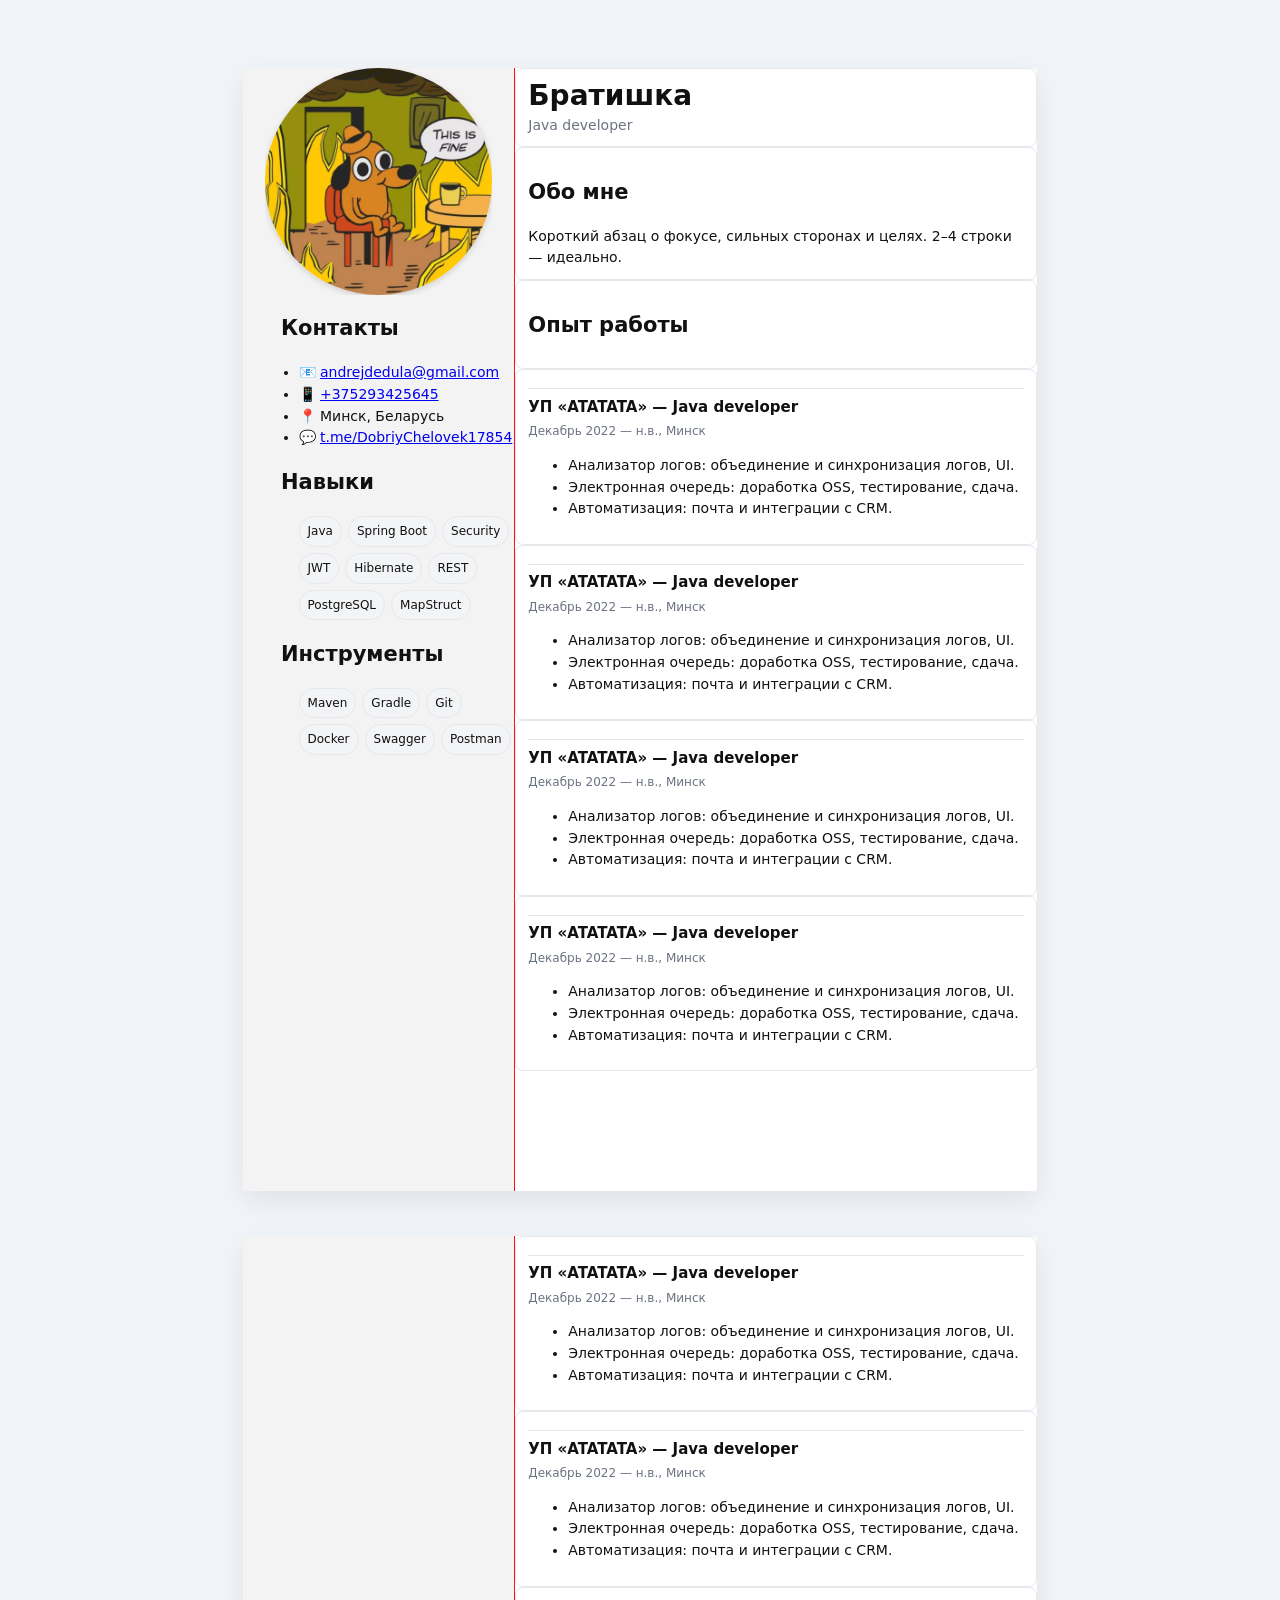
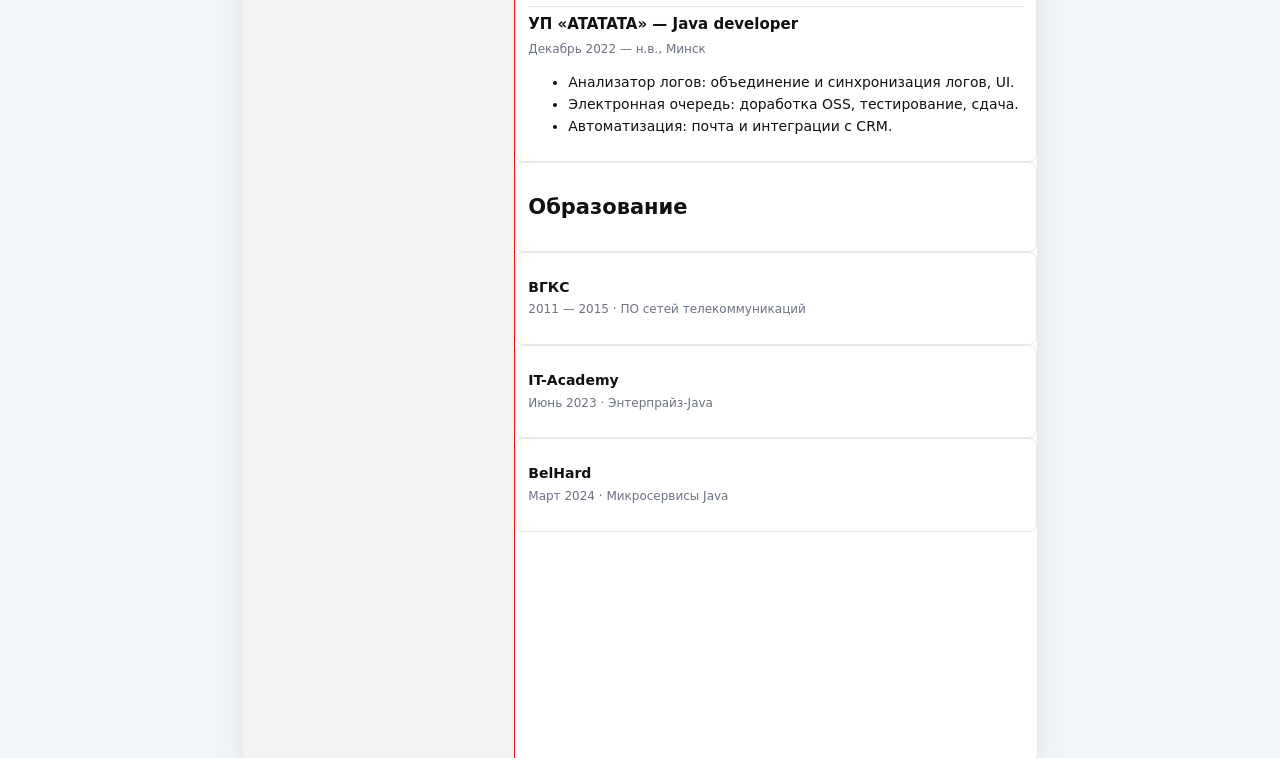
==== commit 5f6ec761: "Add modular frontend scripts and styles updates" ====
--- a/index.html
+++ b/index.html
@@ -1,137 +1,16 @@
 <!doctype html>
 <html lang="ru">
 <head>
-    <meta charset="utf-8" />
+    <meta charset="utf-8">
     <meta name="viewport" content="width=device-width, initial-scale=1">
-    <title>CV — макет A4, 2 колонки</title>
+    <title>CV - макет A4, 2 колонки</title>
     <meta name="color-scheme" content="light dark">
-    <style>
-        :root{
-            --paper:#fff;
-            --ink:#111;
-            --muted:#6b7280;
-            --rule:#e5e7eb;
-            --chip:#f3f4f6;
-            --gap-mm:0mm;
-            --left-mm:72mm;
-            --pad-mm:0mm;
-        }
-        @media (prefers-color-scheme: dark){
-            body{ background:#0b0d10; }
-        }
-        *{ box-sizing:border-box; }
-        html,body{ height:100%; }
-        body{
-            margin:0;
-            background:#f1f5f9;
-            color:var(--ink);
-            font:14px/1.55 system-ui,-apple-system,Segoe UI,Roboto,Inter,Arial,sans-serif;
-        }
-
-        /* ===== Экран/печатные страницы (Desktop) ===== */
-        .pages{
-            width:210mm;
-            margin:18mm auto;
-        }
-        .listA4{
-            width:210mm;
-            height:297mm;                 /* ровно A4 */
-            background:var(--paper);
-            box-shadow:0 10px 30px rgba(0,0,0,.08);
-            border-radius:4px;
-            overflow:hidden;
-            display:grid;
-            padding:var(--pad-mm);
-            grid-template-columns: var(--left-mm) 1fr;
-            grid-template-rows: 1fr;
-            column-gap: var(--gap-mm);
-            margin-bottom:12mm;
-        }
-        .colum-left{
-            display:flex; flex-direction:column; gap: calc(var(--gap-mm) * .6); min-width:0;
-            background:#f3f3f3; border-right:1px solid #ff1010; -webkit-print-color-adjust: exact;
-            padding-bottom:1px;
-        }
-        .colum-right{
-            display:flex; flex-direction:column; gap: calc(var(--gap-mm) * .6); min-width:0;
-            padding-bottom:1px;
-        }
-
-        .colum-left > .blk{
-            background: transparent; border:none; padding:0; border-radius:0;
-            break-inside: avoid; page-break-inside: avoid;
-        }
-        .colum-right > .blk{
-            border-radius: 8px;
-            background: color-mix(in oklab, var(--paper) 96%, transparent);
-            border: 1px solid var(--rule);
-            padding: 10px 12px;
-            break-inside: avoid; page-break-inside: avoid;
-        }
-
-        .block-photo {
-            display:flex; justify-content:center; align-items:center;
-            width:60mm; height:60mm; margin:0 auto; border-radius:50%; overflow:hidden;
-            background:#e0e0e0; box-shadow:none;
-        }
-        .block-photo img { width:100%; height:100%; object-fit:cover; border-radius:50%;
-            box-shadow:0 2px 6px rgba(0,0,0,.15); display:block; }
-
-        .block-contacts ul, .block-skills ul, .block-tools ul{ margin:.4rem 0 0; padding-left:1.1rem; }
-        .block-contacts, .block-skills, .block-tools { margin-left:10mm; }
-
-        .pill set{ list-style:none; padding:0; margin:.2rem 0 0; display:flex; flex-wrap:wrap; gap:6px; }
-        .pill set li{ background:var(--chip); border:1px solid var(--rule); border-radius:999px; padding:5px 8px; font-size:12px; }
-
-        .block-name{ border:none; padding:0; }
-        .block-name h1{ margin:0; font-size:28px; line-height:1.2; }
-        .block-position{ border:none; padding:0; color:var(--muted); margin-top:2px; }
-        .block-about-me p{ margin:.4rem 0 0; }
-        .block-experience .job{ margin:.5rem 0 0; padding:.2rem 0 0; border-top:1px solid var(--rule); }
-        .block-experience .job h3{ margin:.2rem 0; font-size:15px; }
-        .meta{ color:var(--muted); font-size:12px; }
-
-        /* Печать */
-        @page{ size:A4; margin: 12mm; }
-        @media print{
-            html,body{ background:transparent; }
-            .pages{ width:auto; margin:0; }
-            .listA4{ margin:0; box-shadow:none; border-radius:0; }
-            a[href^="http"]::after{ content:" (" attr(href) ")"; color:#777; font-size:10px; }
-        }
-
-        /* ===== Мобильный режим: одна колонка, естественная высота, без пагинации ===== */
-        #mobile{ display:none; }
-        #mobile .blk{
-            background:var(--paper);
-            border:1px solid var(--rule);
-            border-radius:8px;
-            padding:12px;
-            margin:10px 12px;
-        }
-        #mobile .block-photo{
-            width:160px; height:160px; margin:8px auto 4px auto; /* круг покрупнее на телефоне */
-        }
-        #mobile .block-contacts, #mobile .block-skills, #mobile .block-tools{
-            margin-left:0;
-        }
-
-        @media (max-width: 960px){
-            .pages{ display:none; }   /* скрываем пагинированные листы */
-            #mobile{ display:block; } /* показываем мобильный поток */
-            body{ background:#fff; }  /* чистый фон */
-        }
-    </style>
+    <link rel="stylesheet" href="assets/css/styles.css">
 </head>
 <body>
-
-<!-- Desktop / Print: страницами A4 -->
 <div class="pages" id="pages"></div>
-
-<!-- Mobile: один непрерывный поток блоков -->
 <div id="mobile"></div>
 
-<!-- Шаблон одной страницы -->
 <template id="page-template">
     <div class="listA4">
         <div class="colum-left"></div>
@@ -139,190 +18,6 @@
     </div>
 </template>
 
-<script>
-    async function loadCV(){
-        try{
-            const res = await fetch('data.json', {cache:'no-store'});
-            const data = await res.json();
-
-            // если мобильное окно — рендерим одну колонку-ленту, иначе — пагинация A4
-            const isMobile = window.matchMedia('(max-width: 960px)').matches;
-            if (isMobile) renderMobile(data);
-            else paginateFromData(data);
-
-            // при смене ширины на лету — перестраиваем
-            window.matchMedia('(max-width: 960px)').addEventListener('change', (e)=>{
-                if (e.matches) { clearAll(); renderMobile(data); }
-                else           { clearAll(); paginateFromData(data); }
-            });
-
-        }catch(e){
-            console.error('Не удалось загрузить data.json', e);
-        }
-    }
-
-    /* Утилита: создать элемент */
-    function el(tag, attrs={}, children=[]){
-        const node = document.createElement(tag);
-        Object.entries(attrs).forEach(([k,v])=>{
-            if(k==='text') node.textContent = v;
-            else if(k==='html') node.innerHTML = v;
-            else if(k==='class') node.className = v;
-            else node.setAttribute(k,v);
-        });
-        children.forEach(ch => node.appendChild(ch));
-        return node;
-    }
-
-    /* Создание структурированных блоков для колонок (переиспользуется и в mobile, и в desktop) */
-    function buildLeftBlocks(cv){
-        const out = [];
-        if (cv.personal?.photo){
-            const ph = el('div', {class:'blk block-photo'}, [ el('img', {src: cv.personal.photo, alt:'Фото'}) ]);
-            out.push(ph);
-        }
-        const contacts = el('div', {class:'blk block-contacts'}, [ el('h2', {text:'Контакты'}), el('ul', {}, []) ]);
-        const cul = contacts.querySelector('ul');
-        if (cv.contacts?.email) cul.appendChild(el('li', {html:`📧 <a href="mailto:${cv.contacts.email}">${cv.contacts.email}</a>`}));
-        if (cv.contacts?.phone){
-            const telDigits = cv.contacts.phone.replace(/\s|-/g,'');
-            cul.appendChild(el('li', {html:`📱 <a href="tel:${telDigits}">${cv.contacts.phone}</a>`}));
-        }
-        if (cv.contacts?.location) cul.appendChild(el('li', {text:`📍 ${cv.contacts.location}`}));
-        if (cv.contacts?.telegram){
-            const txt = cv.contacts.telegram.replace(/^https?:\/\//,'');
-            cul.appendChild(el('li', {html:`💬 <a href="${cv.contacts.telegram}" target="_blank">${txt}</a>`}));
-        }
-        out.push(contacts);
-
-        if (Array.isArray(cv.skills) && cv.skills.length){
-            out.push(el('div', {class:'blk block-skills'}, [
-                el('h2', {text:'Навыки'}),
-                el('ul', {class:'pillset'}, cv.skills.map(x=>el('li',{text:x})))
-            ]));
-        }
-        if (Array.isArray(cv.tools) && cv.tools.length){
-            out.push(el('div', {class:'blk block-tools'}, [
-                el('h2', {text:'Инструменты'}),
-                el('ul', {class:'pillset'}, cv.tools.map(x=>el('li',{text:x})))
-            ]));
-        }
-        return out;
-    }
-
-    function buildRightBlocks(cv){
-        const seq = [];
-        const head = el('div', {class:'blk'}, [
-            el('div', {class:'block-name'}, [ el('h1', {text: cv.personal?.name || ''}) ]),
-            el('div', {class:'block-position', text: cv.personal?.position || ''})
-        ]);
-        seq.push(head);
-
-        if (cv.personal?.about){
-            seq.push(el('div', {class:'blk block-about-me'}, [
-                el('h2', {text:'Обо мне'}),
-                el('p', {text: cv.personal.about})
-            ]));
-        }
-
-        const expHeader = () => el('div', {class:'blk'}, [ el('h2', {text:'Опыт работы'}) ]);
-        if (Array.isArray(cv.experience) && cv.experience.length){
-            seq.push(expHeader());
-            cv.experience.forEach(job=>{
-                const jobDiv = el('div', {class:'blk block-experience'}, [
-                    el('div', {class:'job'}, [
-                        el('h3', {text:`${job.company} — ${job.position}`}),
-                        el('div', {class:'meta', text:`${job.period}${job.location ? ', ' + job.location : ''}`}),
-                        (Array.isArray(job.responsibilities) && job.responsibilities.length)
-                            ? el('ul', {}, job.responsibilities.map(r=>el('li',{text:r})))
-                            : el('div')
-                    ])
-                ]);
-                jobDiv.dataset.section = 'experience';
-                seq.push(jobDiv);
-            });
-        }
-
-        const eduHeader = () => el('div', {class:'blk'}, [ el('h2', {text:'Образование'}) ]);
-        if (Array.isArray(cv.education) && cv.education.length){
-            seq.push(eduHeader());
-            cv.education.forEach(ed=>{
-                const edBlk = el('div', {class:'blk block-education'}, [
-                    el('p', {}, [
-                        el('strong', {text: ed.institution || ''}),
-                        el('br'),
-                        el('span', {class:'meta', text:`${ed.period || ''} · ${ed.program || ''}`})
-                    ])
-                ]);
-                edBlk.dataset.section = 'education';
-                seq.push(edBlk);
-            });
-        }
-        return { seq, headers: { /* desktop only */ } };
-    }
-
-    /* ===== Desktop pagination (как раньше) ===== */
-    function newPage(){
-        const tmpl = document.getElementById('page-template');
-        return tmpl.content.firstElementChild.cloneNode(true);
-    }
-    function pageFits(page){ return page.scrollHeight <= page.clientHeight + 0.5; }
-    function appendWithPagination(pagesWrap, page, columnEl, block){
-        columnEl.appendChild(block);
-        if (!pageFits(page)){
-            columnEl.removeChild(block);
-            const next = newPage();
-            pagesWrap.appendChild(next);
-            const left = next.querySelector('.colum-left');
-            const right = next.querySelector('.colum-right');
-            (columnEl.classList.contains('colum-left') ? left : right).appendChild(block);
-            return next;
-        }
-        return page;
-    }
-    function paginateFromData(cv){
-        const pagesWrap = document.getElementById('pages');
-        pagesWrap.innerHTML='';
-        let page = newPage(); pagesWrap.appendChild(page);
-        let left = page.querySelector('.colum-left');
-        let right = page.querySelector('.colum-right');
-
-        buildLeftBlocks(cv).forEach(block=>{
-            const before = page;
-            page = appendWithPagination(pagesWrap, page, left, block);
-            if (page !== before){ left = page.querySelector('.colum-left'); right = page.querySelector('.colum-right'); }
-        });
-
-        const { seq } = buildRightBlocks(cv);
-        let sectionOpen = null;
-        seq.forEach(block=>{
-            const before = page;
-            page = appendWithPagination(pagesWrap, page, right, block);
-            if (page !== before){ left = page.querySelector('.colum-left'); right = page.querySelector('.colum-right'); }
-        });
-    }
-
-    /* ===== Mobile renderer (одна колонка, без страниц) ===== */
-    function renderMobile(cv){
-        const wrap = document.getElementById('mobile');
-        wrap.innerHTML = '';
-
-        const left = buildLeftBlocks(cv);
-        const rightObj = buildRightBlocks(cv);
-        const right = rightObj.seq;
-
-        // итоговая последовательность поверху вниз
-        const order = [...left, ...right];
-        order.forEach(b => wrap.appendChild(b));
-    }
-
-    /* Утилита очистки обоих режимов */
-    function clearAll(){
-        document.getElementById('pages').innerHTML = '';
-        document.getElementById('mobile').innerHTML = '';
-    }
-
-    document.addEventListener('DOMContentLoaded', loadCV);
-</script>
+<script type="module" src="assets/js/app.js"></script>
 </body>
 </html>
--- a/assets/css/styles.css
+++ b/assets/css/styles.css
@@ -0,0 +1,258 @@
+:root {
+    --paper: #fff;
+    --ink: #111;
+    --muted: #6b7280;
+    --rule: #e5e7eb;
+    --chip: #f3f4f6;
+    --gap-mm: 0mm;
+    --left-mm: 72mm;
+    --pad-mm: 0mm;
+}
+
+@media (prefers-color-scheme: dark) {
+    body {
+        background: #0b0d10;
+    }
+}
+
+* {
+    box-sizing: border-box;
+}
+
+html,
+body {
+    height: 100%;
+}
+
+body {
+    margin: 0;
+    background: #f1f5f9;
+    color: var(--ink);
+    font: 14px/1.55 system-ui, -apple-system, Segoe UI, Roboto, Inter, Arial, sans-serif;
+}
+
+.pages {
+    width: 210mm;
+    margin: 18mm auto;
+}
+
+.listA4 {
+    width: 210mm;
+    height: 297mm;
+    background: var(--paper);
+    box-shadow: 0 10px 30px rgba(0, 0, 0, 0.08);
+    border-radius: 4px;
+    overflow: hidden;
+    display: grid;
+    padding: var(--pad-mm);
+    grid-template-columns: var(--left-mm) 1fr;
+    grid-template-rows: 1fr;
+    column-gap: var(--gap-mm);
+    margin-bottom: 12mm;
+}
+
+.colum-left {
+    display: flex;
+    flex-direction: column;
+    gap: calc(var(--gap-mm) * 0.6);
+    min-width: 0;
+    background: #f3f3f3;
+    border-right: 1px solid #ff1010;
+    -webkit-print-color-adjust: exact;
+    padding-bottom: 1px;
+}
+
+.colum-right {
+    display: flex;
+    flex-direction: column;
+    gap: calc(var(--gap-mm) * 0.6);
+    min-width: 0;
+    padding-bottom: 1px;
+}
+
+.colum-left > .blk {
+    background: transparent;
+    border: none;
+    padding: 0;
+    border-radius: 0;
+    break-inside: avoid;
+    page-break-inside: avoid;
+}
+
+.colum-right > .blk {
+    border-radius: 8px;
+    background: color-mix(in oklab, var(--paper) 96%, transparent);
+    border: 1px solid var(--rule);
+    padding: 10px 12px;
+    break-inside: avoid;
+    page-break-inside: avoid;
+}
+
+.block-photo {
+    display: flex;
+    justify-content: center;
+    align-items: center;
+    width: 60mm;
+    height: 60mm;
+    margin: 0 auto;
+    border-radius: 50%;
+    overflow: hidden;
+    background: #e0e0e0;
+    box-shadow: none;
+}
+
+.block-photo img {
+    width: 100%;
+    height: 100%;
+    object-fit: cover;
+    border-radius: 50%;
+    box-shadow: 0 2px 6px rgba(0, 0, 0, 0.15);
+    display: block;
+}
+
+.block-contacts ul,
+.block-skills ul,
+.block-tools ul {
+    margin: 0.4rem 0 0;
+    padding-left: 1.1rem;
+}
+
+.block-contacts,
+.block-skills,
+.block-tools {
+    margin-left: 10mm;
+}
+
+.pillset {
+    list-style: none;
+    padding: 0;
+    margin: 0.2rem 0 0;
+    display: flex;
+    flex-wrap: wrap;
+    gap: 6px;
+}
+
+.pillset li {
+    background: var(--chip);
+    border: 1px solid var(--rule);
+    border-radius: 999px;
+    padding: 5px 8px;
+    font-size: 12px;
+}
+
+.block-name {
+    border: none;
+    padding: 0;
+}
+
+.block-name h1 {
+    margin: 0;
+    font-size: 28px;
+    line-height: 1.2;
+}
+
+.block-position {
+    border: none;
+    padding: 0;
+    color: var(--muted);
+    margin-top: 2px;
+}
+
+.block-about-me p {
+    margin: 0.4rem 0 0;
+}
+
+.block-experience .job {
+    margin: 0.5rem 0 0;
+    padding: 0.2rem 0 0;
+    border-top: 1px solid var(--rule);
+}
+
+.block-experience .job h3 {
+    margin: 0.2rem 0;
+    font-size: 15px;
+}
+
+.meta {
+    color: var(--muted);
+    font-size: 12px;
+}
+
+#mobile {
+    display: none;
+}
+
+#mobile .blk {
+    background: var(--paper);
+    border: 1px solid var(--rule);
+    border-radius: 8px;
+    padding: 12px;
+    margin: 10px 12px;
+}
+
+#mobile .block-photo {
+    width: 160px;
+    height: 160px;
+    margin: 8px auto 4px auto;
+}
+
+#mobile .block-contacts,
+#mobile .block-skills,
+#mobile .block-tools {
+    margin-left: 0;
+}
+
+@page {
+    size: A4;
+    margin: 12mm;
+}
+
+@media print {
+    html,
+    body {
+        background: transparent;
+    }
+
+    .pages {
+        display: block !important;
+        width: auto;
+        margin: 0 !important;
+    }
+
+    #mobile {
+        display: none !important;
+    }
+
+    .listA4 {
+        margin: 0 !important;
+        box-shadow: none;
+        border-radius: 0;
+        height: 297mm;
+        overflow: hidden;
+        page-break-after: always;
+    }
+
+    .listA4:last-child {
+        page-break-after: auto;
+    }
+
+    a[href^="http"]::after {
+        content: " (" attr(href) ")";
+        color: #777;
+        font-size: 10px;
+    }
+}
+
+@media (max-width: 960px) {
+    .pages {
+        display: none;
+    }
+
+    #mobile {
+        display: block;
+    }
+
+    body {
+        background: #fff;
+    }
+}
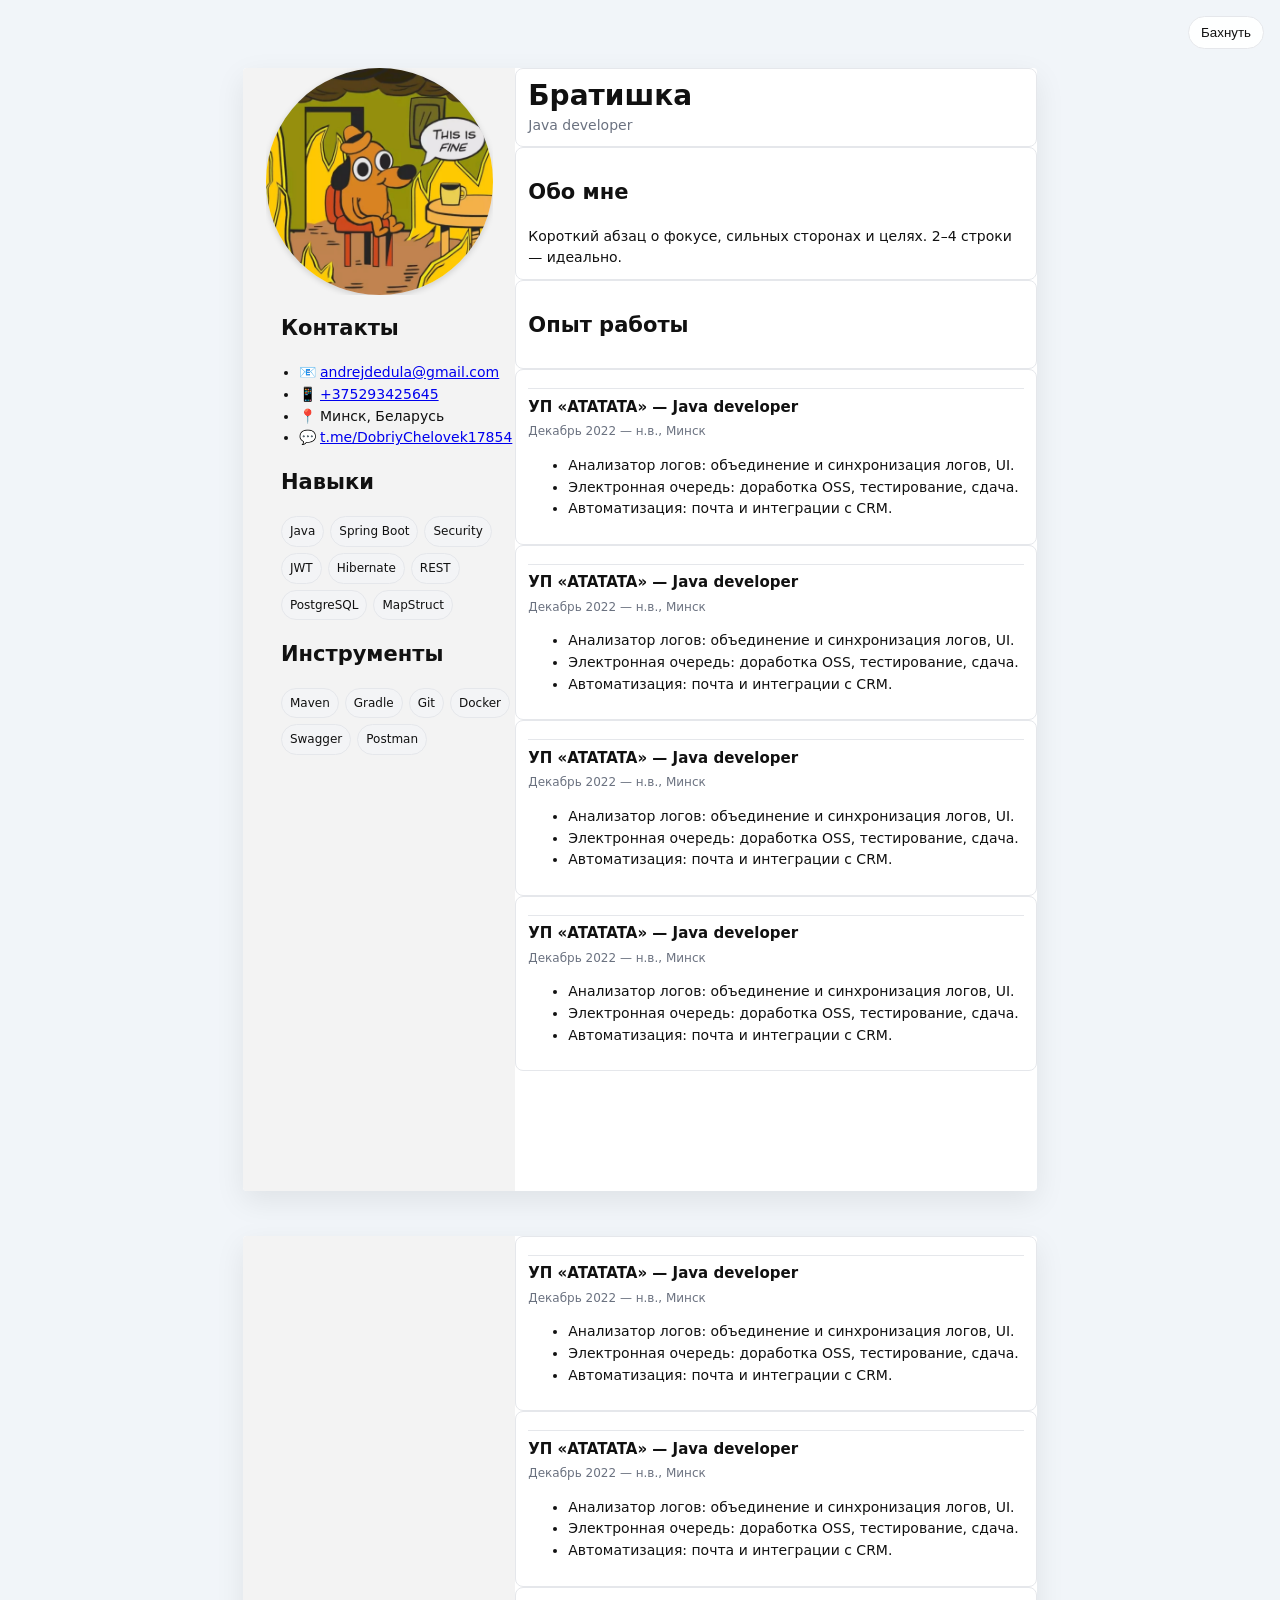
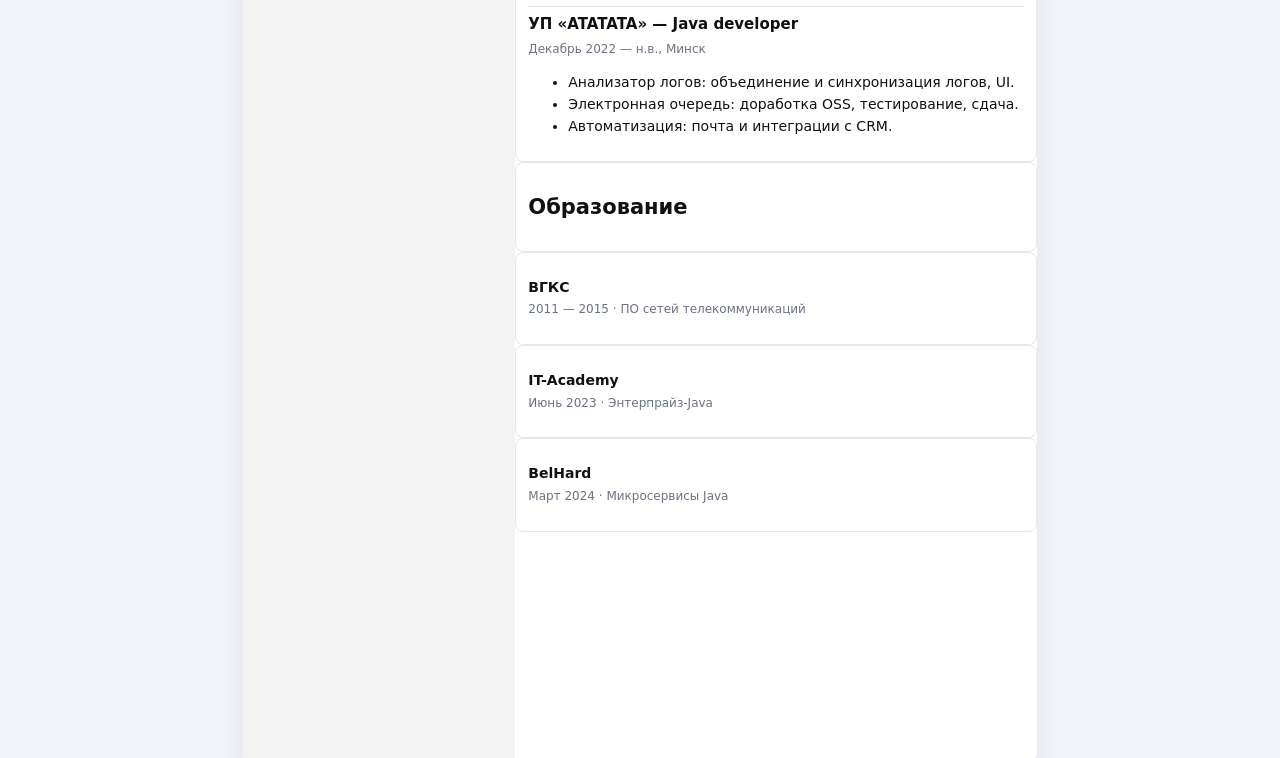
==== commit 6be21e24: "feat: add feature "бахнуть"" ====
--- a/index.html
+++ b/index.html
@@ -8,6 +8,12 @@
     <link rel="stylesheet" href="assets/css/styles.css">
 </head>
 <body>
+<video id="bg-video" class="bg-video" muted loop playsinline preload="auto" aria-hidden="true">
+    <source src="assets/explosion_hd.mp4" type="video/mp4">
+</video>
+
+<button id="fx-toggle" class="fx-toggle" type="button">Бахнуть</button>
+
 <div class="pages" id="pages"></div>
 <div id="mobile"></div>
 
@@ -21,3 +27,4 @@
 <script type="module" src="assets/js/app.js"></script>
 </body>
 </html>
+
--- a/assets/css/styles.css
+++ b/assets/css/styles.css
@@ -29,6 +29,31 @@
     background: #f1f5f9;
     color: var(--ink);
     font: 14px/1.55 system-ui, -apple-system, Segoe UI, Roboto, Inter, Arial, sans-serif;
+}
+
+.bg-video {
+    position: fixed;
+    inset: 0;
+    width: 100%;
+    height: 100%;
+    object-fit: cover;
+    opacity: 0;
+    pointer-events: none;
+    z-index: -2;
+    transition: opacity 220ms ease;
+}
+
+.fx-toggle {
+    position: fixed;
+    top: 16px;
+    right: 16px;
+    z-index: 30;
+    border: 1px solid var(--rule);
+    background: #ffffffee;
+    border-radius: 999px;
+    padding: 8px 12px;
+    color: var(--ink);
+    cursor: pointer;
 }
 
 .pages {
@@ -57,7 +82,7 @@
     gap: calc(var(--gap-mm) * 0.6);
     min-width: 0;
     background: #f3f3f3;
-    border-right: 1px solid #ff1010;
+    /*border-right: 1px solid #ff1010;*/
     -webkit-print-color-adjust: exact;
     padding-bottom: 1px;
 }
@@ -110,9 +135,7 @@
     display: block;
 }
 
-.block-contacts ul,
-.block-skills ul,
-.block-tools ul {
+.block-contacts ul {
     margin: 0.4rem 0 0;
     padding-left: 1.1rem;
 }
@@ -202,6 +225,34 @@
     margin-left: 0;
 }
 
+body > :not(#bg-video):not(.fx-toggle) {
+    position: relative;
+    z-index: 5;
+}
+
+body.text-video-mode {
+    background: transparent;
+}
+
+body.text-video-mode .bg-video {
+    opacity: 1;
+}
+
+body.text-video-mode .listA4,
+body.text-video-mode #mobile .blk,
+body.text-video-mode .colum-left,
+body.text-video-mode .colum-right,
+body.text-video-mode .colum-right > .blk,
+body.text-video-mode .pillset li {
+    background: transparent !important;
+    border-color: transparent !important;
+    box-shadow: none !important;
+}
+
+body.text-video-mode .block-photo {
+    display: none !important;
+}
+
 @page {
     size: A4;
     margin: 12mm;
@@ -211,6 +262,10 @@
     html,
     body {
         background: transparent;
+    }
+
+    .fx-toggle {
+        display: none !important;
     }
 
     .pages {
@@ -244,6 +299,11 @@
 }
 
 @media (max-width: 960px) {
+    .fx-toggle {
+        top: 10px;
+        right: 10px;
+    }
+
     .pages {
         display: none;
     }
